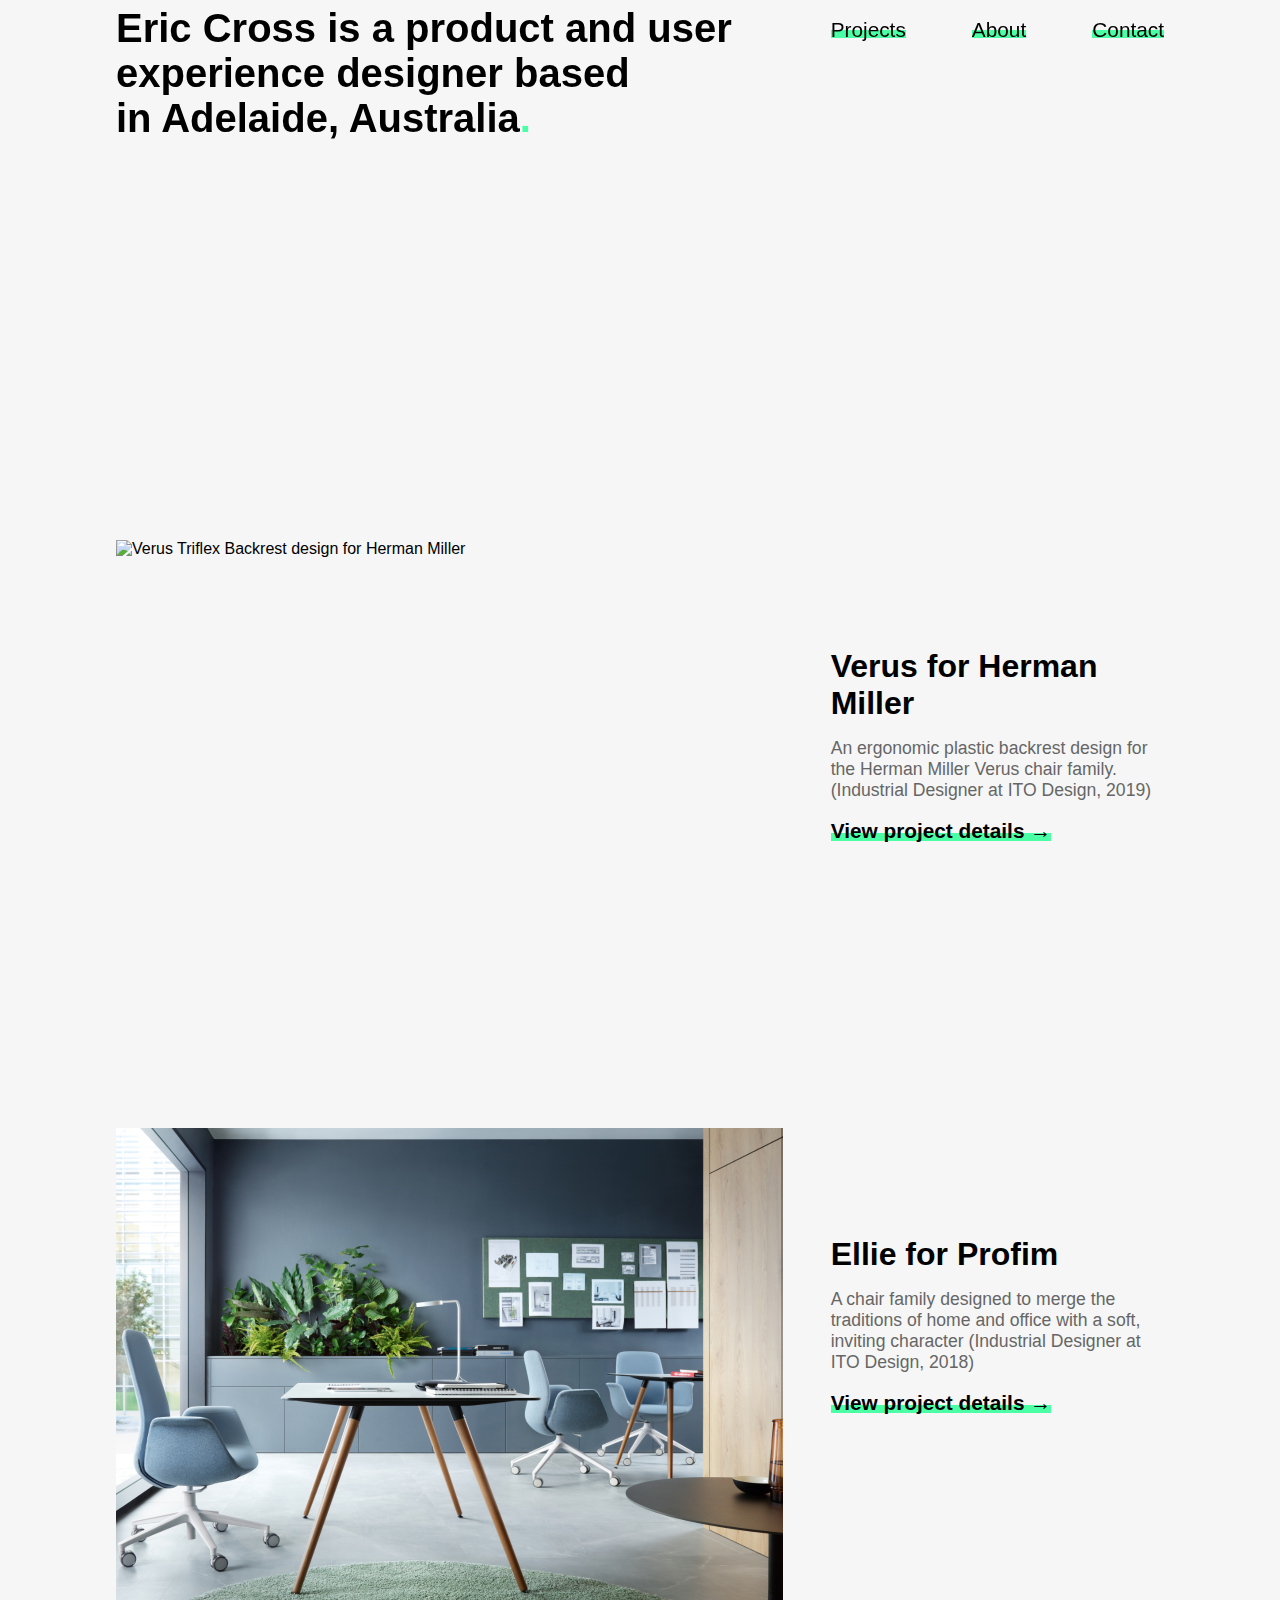
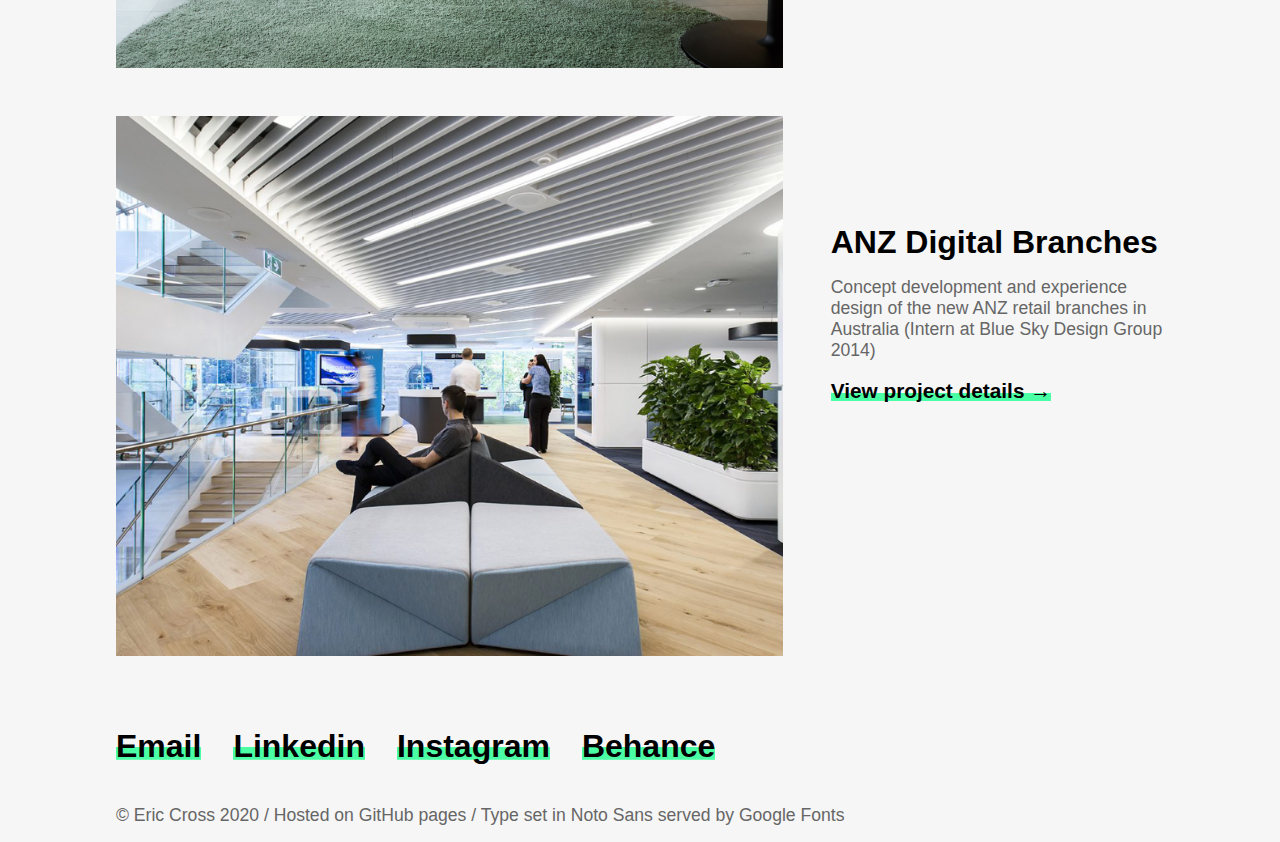
==== index.html @ 78146bd1 "home page resolved" ====
<!DOCTYPE html>
<html lang="en" dir="ltr">
  <head>
    <meta charset="utf-8">
    <meta name="description" content="Industrial Designer in Adelaide, Australia">
    <meta name="keywords" content="Industrial Design, Product Design, Computational Design, Grasshopper, Eric Cross, Portfolio, Adelaide, Australia">
    <meta name="author" content="Eric Cross">
    <meta name="viewport" content="width=device-width, initial-scale=1.0">
    <link rel="stylesheet" type="text/css" href="style/main.css"/>
    <link rel="stylesheet" type="text/css" href="style/nav.css"/>
    <link href="https://db.onlinewebfonts.com/c/860c3ec7bbc5da3e97233ccecafe512e?family=Circular+Std+Book" rel="stylesheet" type="text/css"/>
    <link rel="shortcut icon" type="image/png" href="images/favicon.png"/>
    <script src="js/app.js"></script>
    <title>Eric Cross / Portfolio</title>
  </head>

  <body>

    <header>
      <div class="navbar-inner">
        <div class="navbar-info">
          <h1><a href="index.html">Eric Cross</a><span id="info" class="fade"> is a product and user<br>experience designer based<br>in Adelaide, Australia<span class="blue">.</span></span></h1>
        </div>
        <div class="nav-button">
          <div class="nav-toggle">
            <div class="nav-toggle-bar"></div>
          </div>
        </div>
        <nav class="navbar-links">
          <ul>
            <li><a href="index.html" class="underline">Projects</a></li>
            <li><a href="about.html" class="underline">About</a></li>
            <li><a href="about.html" class="underline">Contact</a></li>
          </ul>
        </nav>
      </div>
    </header>

    <div class="splash-photo">

    </div>

    <div class="content">

      <div class="project-inner">

        <img class="project-image" src="images/verus/verus_2.jpg" alt="Verus Triflex Backrest design for Herman Miller">

        <div class="project-text">
          <h2>Verus for Herman Miller</h2>
          <p>An ergonomic plastic backrest design for the Herman Miller Verus chair family. (Industrial Designer at ITO Design, 2019)</p>
          <h3><a href="about.html" class="underline">View project details &#8594;</a></h3>
        </div>
      </div>

      <div class="project-inner">
        <img class="project-image" src="images/ellie/ellie_2.jpg" alt="Ellie chair family for profim">
        <div class="project-text">
          <h2>Ellie for Profim</h2>
          <p>A chair family designed to merge the traditions of home and office with a soft, inviting character (Industrial Designer at ITO Design, 2018)</p>
          <h3><a href="about.html" class="underline">View project details &#8594;</a></h3>
        </div>
      </div>

      <div class="project-inner">
        <img class="project-image" src="images/anz/anz-09.jpg" alt="ANZ next generation branch exterior">
        <div class="project-text">
          <h2>ANZ Digital Branches</h2>
          <p>Concept development and experience design of the new ANZ retail branches in Australia (Intern at Blue Sky Design Group 2014)</p>
          <h3><a href="about.html" class="underline">View project details &#8594;</a></h3>
        </div>
      </div>

    </div>

    <footer class="footer-outer">
      <div class="footer-inner">
        <h2><a class="underline">Email</a></h2>
        <h2><a class="underline">Linkedin</a></h2>
        <h2><a class="underline">Instagram</a></h2>
        <h2><a class="underline">Behance</a></h2>
      </div>
      <p class="footer-bottom">&copy; Eric Cross 2020 / Hosted on <a href="https://github.com/ericxcross/portfolio_website" target="_blank">GitHub</a>  pages / Type set in Noto Sans served by <a href="https://fonts.google.com/specimen/Noto+Sans" target="_blank">Google Fonts</a></p>
    </footer>


    <!--
    <div class="content">
      <a href="verus.html">
        <figure class="project">
          <div class="overlay">
            <div class="vertical">
              <h2>Verus Triflex Backrest</h2>
              <h3>ITO Design for Herman Miller</h3>
            </div>
          </div>
          <img src="images/verus/verus_10.jpg" alt="Verus Triflex Backrest design for Herman Miller">
        </figure>
      </a> -->

      <!-- <a href="ellie.html">
        <figure class="project">
          <div class="overlay">
            <div class="vertical">
              <h2>Ellie Pro Chair Family</h2>
              <h3>ITO Design for Profim</h3>
            </div>
          </div>
          <img src="images/ellie/ellie_12.jpg" alt="">
        </figure>
      </a>

      <a href="qua.html">
        <figure class="project">
          <div class="overlay">
            <div class="vertical">
              <h2>Qua Multipurpose Chair</h2>
              <h3>ITO Design for ITOKI</h3>
            </div>
          </div>
          <img src="images/qua/qua_1.jpg" alt="">
        </figure>
      </a>

      <a href="">
        <figure class="project">
          <div class="overlay">
            <div class="vertical">
              <h2>A6 Pendant Luminaire (COMING SOON)</h2>
              <h3>OTI Lumionics</h3>
            </div>
          </div>
          <img src="images/placeholders/a6.jpg" alt="">
        </figure>
      </a>

      <a href="">
        <figure class="project">
          <div class="overlay">
            <div class="vertical">
              <h2>Retail Banking Experience (COMING SOON)</h2>
              <h3>Blue Sky Design Group for ANZ</h3>
            </div>
          </div>
          <img src="images/anz/anz-09.jpg" alt="">
        </figure>
      </a>

    </div> -->

    <!-- <footer>
      <div class="footer-content container">
        <div class="left">
          <h3>Capabilities</h3>
          <h4>Design Research</h4>
          <h4>Product Development</h4>
          <h4>Computational Modelling</h4>
          <h4>Usability Testing</h4>
        </div>
        <div class="middle">
          <h3>Software Skills</h3>
          <h4>Solidworks / Rhino / Powersurfacing</h4>
          <h4>Grasshopper / Python</h4>
          <h4>Adobe Suite</h4>
          <h4>Keyshot</h4>
        </div>
        <div class="right">
          <h3>Contact</h3>
          <h4><a href="mailto: ericcross121@gmail.com" class="underline">ericcross121@gmail.com</a></h4>
          <h4><a href="https://www.instagram.com/ericxcross/?hl=en" target="_blank" class="underline">Instagram</a></h4>
          <h4><a href="https://www.linkedin.com/in/ericxcross/" target="_blank" class="underline">LinkedIn</a></h4>
        </div>
      </div>
      <div id="copyright">
        <p>This website was built independently by me and is open source on <a class="underline" href="https://github.com/ericxcross/portfolio_website" target="_blank">GitHub</a>  pages / Type set in Noto Sans served by <a class="underline" href="https://fonts.google.com/specimen/Noto+Sans" target="_blank">Google Fonts</a></p>
      </div>
    </footer> -->

  </body>
</html>
---- style/main.css ----
html{
  background-color: #f6f6f6;
  min-height: 100vh;
  transition: opacity 2s ease-in;
  scroll-behavior: smooth;
  font-size: 16px;
  margin: 0;
  padding: 0;
  font-family: "Circular Std Book", sans-serif;
}

h1{
  font-weight: bold;
  font-size: 2.5rem;
  color: black;
  padding: 0;
  margin: 0;
}

h2{
  font-weight: 700;
  font-size: 2rem;
  padding: 0 0 1rem 0;
  margin: 0;
}

h3{
  font-weight: 700;
  font-size: 1.3rem;
  margin: 0;
  padding: 0 0 1rem 0;
  line-height: 1.8rem;
}

h4, p, li, figcaption{
  font-weight: 500;
  font-size: 1.1rem;
  color: #666666;
  margin: 0;
  padding: 0 0 1rem 0;
}

.blue{
  color: #4bffa5;
}

body{
  margin: 0;
  display: grid;
  grid-template-columns: 1fr 1280px 1fr;
}

.splash-photo{
  grid-column: 1 / span 3;
  height:60vh;
}

.content{
  grid-column: 2;
  padding: 0 16px 0 16px;
}

.project-inner{
  width: auto;
  height: 60vh;
  display: grid;
  grid-template-columns: 2fr 48px 1fr;
  margin-bottom: 48px;
}

.project-image{
  grid-column: 1;
  object-fit: cover;
  overflow: hidden;
  width: 100%;
  height: 100%;
  transition: transform 0.2s;
  cursor: pointer;
}

.project-image:hover{
  transform: scale(1.05);
}

.project-text{
  margin-top: 108px;
  grid-column: 3;
}

.footer-outer{
  grid-column: 2;
  padding: 0 16px;
}

.footer-inner{
  display: flex;
  flex-direction: row;
  flex-wrap: wrap;
  padding: 24px 0;
  margin: 0 -16px
}

.footer-inner h2 {
  margin: 0 16px;
}

.tile-group{
  margin-bottom: 2rem;
  margin-left: -.5rem;
  margin-right: -.5rem;
}

.tile{
  display: inline-block;
  padding: .5rem .8rem;
  margin: .25rem;
  background-color: #e0e0e0;
  border-radius: .8rem;
}


.button:hover{
  box-shadow: 0 5px 16px -3px #4bffa5;
}

figure{
  margin: 0;
  padding: 0;
}

ul, li{
  padding-left: 0;
  margin: 0;
}

a{
  color: inherit;
  text-decoration: none;
  cursor: pointer;
  text-decoration: none;
  display: inline-block;
}

.score::after {
    content: '';
    display: block;
    width: 0;
    height: 0.3em;
    background: #4bffa5;
    transition: width .3s;
    margin-bottom: -0.3em;
}

.score:hover::after {
    width: 100%;
    transition: width .3s;
}

.underline {
  background-image: linear-gradient(90deg, #4bffa5, #4bffa5);
  background-repeat: no-repeat;
  background-size: 100% 0.4em;
  background-position: 0 78%;
  transition: background-size 0.3s ease-out;
}

.underline:hover{
  background-size: 100% 88%;
  transition: background-size 0.3s ease-in;
}

@media screen and (max-width: 940px) {
  .project-inner{
    width: auto;
    height:auto;
    display: block;
    margin-bottom: 48px;
  }

  .project-text{
    margin-top: 12px;
  }
}
---- style/nav.css ----
header{
  display: grid;
  grid-template-columns: 1fr 1280px 1fr;
  position: fixed;
  z-index: 10;
  width: 100%;
  height: 60px;
  padding-top: 6px;
  background-color: rgba(246,246,246,0.8);
  backdrop-filter: blur(4px);
}

.navbar-inner{
  padding: 0 16px;
  grid-column: 2;
  display: grid;
  grid-template-columns: 2fr 48px 1fr;
}


.navbar-links{
  grid-column: 3;
  display: flex;
  flex-direction: row;
  flex-wrap: nowrap;
  justify-content: space-between;
  height: auto;
}

.navbar-links ul {
  list-style: none;
  padding: 12px 0 0 0;
  display: flex;
  flex-direction: row;
  justify-content: space-between;
  width: 100%;
  visibility: visible;
}

.navbar-links ul li {
  color: black;
  font-size: 1.3em;
}

.nav-toggle{
  visibility: hidden;
}

@media screen and (max-width: 1328px) {
  body, header{
    grid-template-columns: 1fr 1080px 1fr;
  }
}

@media screen and (max-width: 1128px) {
  body, header{
    grid-template-columns: 1fr 940px 1fr;
  }
}

@media screen and (max-width: 940px) {
  body, header{
    grid-template-columns: 1fr 760px 1fr;
    backdrop-filter: none;
  }

  .navbar-inner{
    padding: 0 16px;
    display: flex;
    flex-direction: row;
    flex-wrap: nowrap;
    justify-content: space-between;
  }

  .navbar-links{
    pointer-events: none;
    background-color: rgba(246,246,246,0.8);
    backdrop-filter: blur(4px);
    position: fixed;
    top: 0;
    left: 0;
    z-index: 1;
    height: 100vh;
    width: 100vw;
    visibility: hidden;
    opacity: 0;
  }

  .navbar-links.expanded {
    pointer-events: all;
    transition: visibility 0.2s, opacity 0.2s ease-in-out;
    visibility: visible;
    opacity: 1;
  }


  .navbar-links ul {
    list-style: none;
    margin: 192px 96px;
    width: auto;
    display: flex;
    flex-direction: column;
  }

  .navbar-links ul li{
    font-size: 2.6rem;
    color: black;
  }

  .nav-toggle {
    -webkit-user-select: none;
    -moz-user-select: none;
    user-select: none;
    cursor: pointer;
    position: relative;
    height: 20px;
    width: 36px;
    margin-top: 16px;
    margin-left: 16px;
    z-index: 2;
    visibility: visible;
  }

  .nav-toggle:hover { opacity: 0.8; }

  .nav-toggle .nav-toggle-bar,  .nav-toggle .nav-toggle-bar::after,  .nav-toggle .nav-toggle-bar::before {
    position: absolute;
    top: 50%;
    transform: translateY(-50%);
    transition: all 0.5s ease;
    background: black;
    content: '';
    height: 4px;
    width: 36px;
  }

  .nav-toggle .nav-toggle-bar { margin-top: 0; }

  .nav-toggle .nav-toggle-bar::after { margin-top: 12px; }

  .nav-toggle .nav-toggle-bar::before { margin-top: -12px; }

  .nav-toggle.expanded .nav-toggle-bar { background: transparent; }

  .nav-toggle.expanded .nav-toggle-bar::after, .nav-toggle.expanded .nav-toggle-bar::before {
    background: black;
    margin-top: 0;
  }

  .nav-toggle.expanded .nav-toggle-bar::after {
    -ms-transform: rotate(45deg);
    -webkit-transform: rotate(45deg);
    transform: rotate(45deg);
  }

  .nav-toggle.expanded .nav-toggle-bar::before {
    -ms-transform: rotate(-45deg);
    -webkit-transform: rotate(-45deg);
    transform: rotate(-45deg);
  }

}

@media screen and (max-width: 760px) {
  body, header{
    display: block;
  }
}
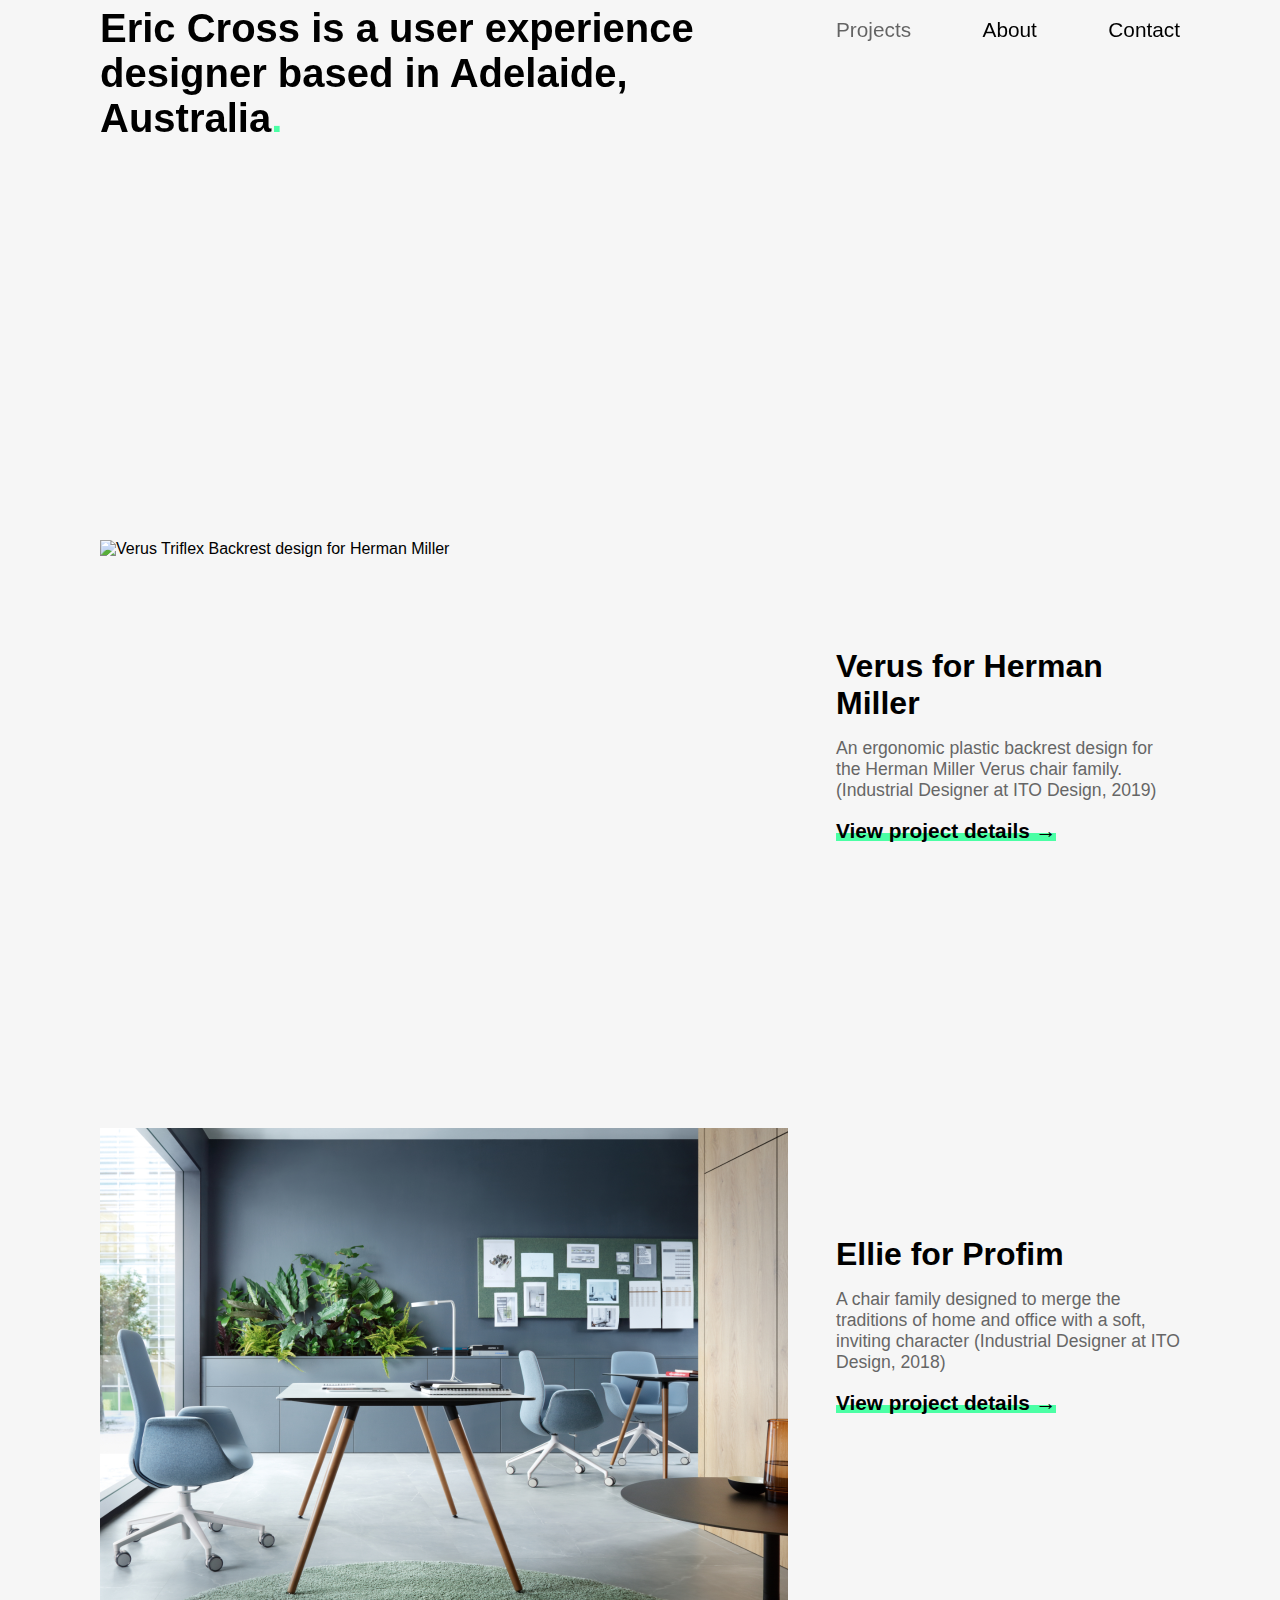
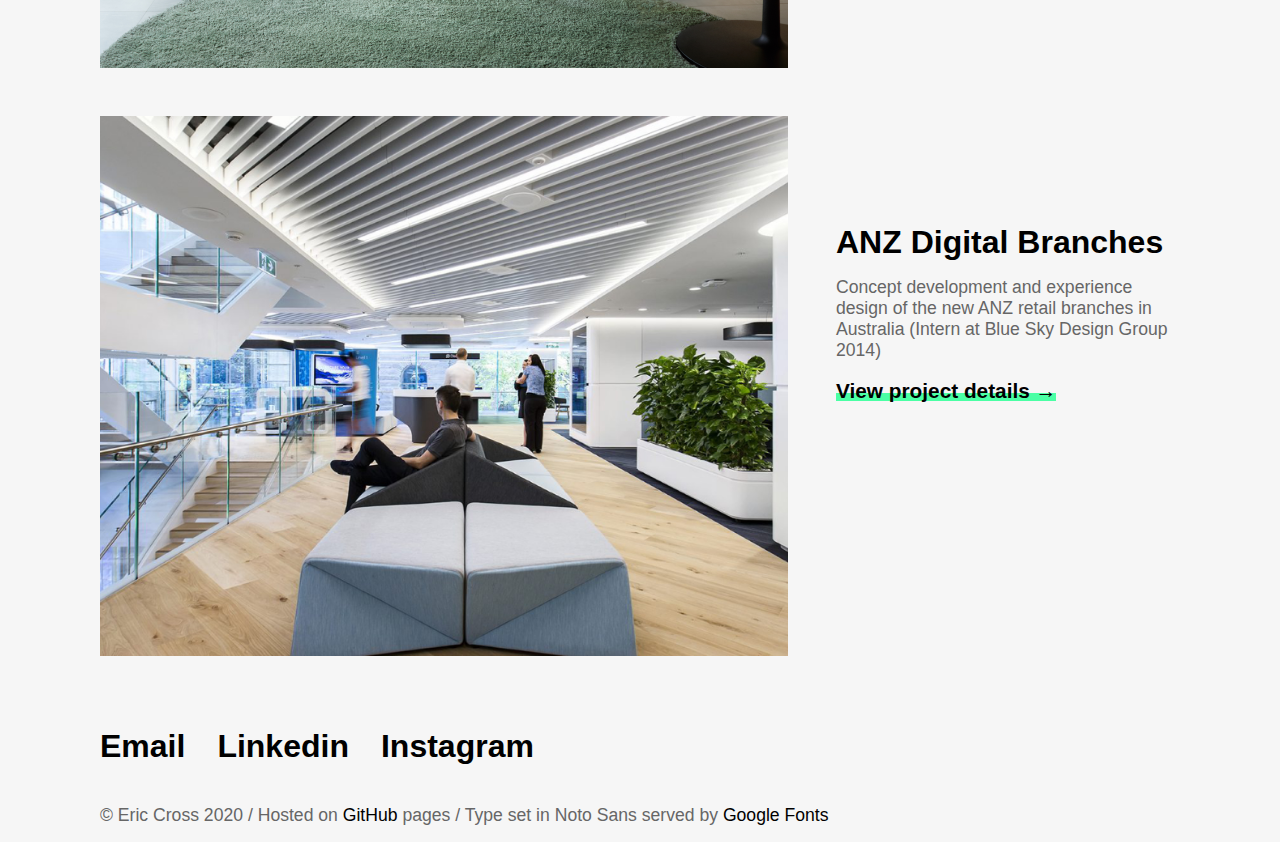
==== commit 6b1953e1: "about page added" ====
--- a/index.html
+++ b/index.html
@@ -16,10 +16,10 @@
 
   <body>
 
-    <header>
+    <header id="navbar">
       <div class="navbar-inner">
         <div class="navbar-info">
-          <h1><a href="index.html">Eric Cross</a><span id="info" class="fade"> is a product and user<br>experience designer based<br>in Adelaide, Australia<span class="blue">.</span></span></h1>
+          <h1><a class="link-black" href="index.html">Eric Cross</a><span id="info" class="fade"> is a user experience designer based in Adelaide, Australia<span class="blue">.</span></span></h1>
         </div>
         <div class="nav-button">
           <div class="nav-toggle">
@@ -28,9 +28,9 @@
         </div>
         <nav class="navbar-links">
           <ul>
-            <li><a href="index.html" class="underline">Projects</a></li>
-            <li><a href="about.html" class="underline">About</a></li>
-            <li><a href="about.html" class="underline">Contact</a></li>
+            <li><a href="index.html" class="link-grey">Projects</a></li>
+            <li><a href="about.html" class="link-black">About</a></li>
+            <li><a href="mailto: ericcross121@gmail.com" class="link-black">Contact</a></li>
           </ul>
         </nav>
       </div>
@@ -40,7 +40,7 @@
 
     </div>
 
-    <div class="content">
+    <div class="content" id="projects">
 
       <div class="project-inner">
 
@@ -75,106 +75,12 @@
 
     <footer class="footer-outer">
       <div class="footer-inner">
-        <h2><a class="underline">Email</a></h2>
-        <h2><a class="underline">Linkedin</a></h2>
-        <h2><a class="underline">Instagram</a></h2>
-        <h2><a class="underline">Behance</a></h2>
+        <h2><a href="mailto: ericcross121@gmail.com" class="link-black">Email</a></h2>
+        <h2><a href="https://www.linkedin.com/in/ericxcross/" target="_blank" class="link-black">Linkedin</a></h2>
+        <h2><a href="https://www.instagram.com/ericxcross/?hl=en" target="_blank" class="link-black">Instagram</a></h2>
       </div>
-      <p class="footer-bottom">&copy; Eric Cross 2020 / Hosted on <a href="https://github.com/ericxcross/portfolio_website" target="_blank">GitHub</a>  pages / Type set in Noto Sans served by <a href="https://fonts.google.com/specimen/Noto+Sans" target="_blank">Google Fonts</a></p>
+      <p class="footer-bottom">&copy; Eric Cross 2020 / Hosted on <a href="https://github.com/ericxcross/portfolio_website" class="link-black" target="_blank">GitHub</a>  pages / Type set in Noto Sans served by <a href="https://fonts.google.com/specimen/Noto+Sans" class="link-black" target="_blank">Google Fonts</a></p>
     </footer>
-
-
-    <!--
-    <div class="content">
-      <a href="verus.html">
-        <figure class="project">
-          <div class="overlay">
-            <div class="vertical">
-              <h2>Verus Triflex Backrest</h2>
-              <h3>ITO Design for Herman Miller</h3>
-            </div>
-          </div>
-          <img src="images/verus/verus_10.jpg" alt="Verus Triflex Backrest design for Herman Miller">
-        </figure>
-      </a> -->
-
-      <!-- <a href="ellie.html">
-        <figure class="project">
-          <div class="overlay">
-            <div class="vertical">
-              <h2>Ellie Pro Chair Family</h2>
-              <h3>ITO Design for Profim</h3>
-            </div>
-          </div>
-          <img src="images/ellie/ellie_12.jpg" alt="">
-        </figure>
-      </a>
-
-      <a href="qua.html">
-        <figure class="project">
-          <div class="overlay">
-            <div class="vertical">
-              <h2>Qua Multipurpose Chair</h2>
-              <h3>ITO Design for ITOKI</h3>
-            </div>
-          </div>
-          <img src="images/qua/qua_1.jpg" alt="">
-        </figure>
-      </a>
-
-      <a href="">
-        <figure class="project">
-          <div class="overlay">
-            <div class="vertical">
-              <h2>A6 Pendant Luminaire (COMING SOON)</h2>
-              <h3>OTI Lumionics</h3>
-            </div>
-          </div>
-          <img src="images/placeholders/a6.jpg" alt="">
-        </figure>
-      </a>
-
-      <a href="">
-        <figure class="project">
-          <div class="overlay">
-            <div class="vertical">
-              <h2>Retail Banking Experience (COMING SOON)</h2>
-              <h3>Blue Sky Design Group for ANZ</h3>
-            </div>
-          </div>
-          <img src="images/anz/anz-09.jpg" alt="">
-        </figure>
-      </a>
-
-    </div> -->
-
-    <!-- <footer>
-      <div class="footer-content container">
-        <div class="left">
-          <h3>Capabilities</h3>
-          <h4>Design Research</h4>
-          <h4>Product Development</h4>
-          <h4>Computational Modelling</h4>
-          <h4>Usability Testing</h4>
-        </div>
-        <div class="middle">
-          <h3>Software Skills</h3>
-          <h4>Solidworks / Rhino / Powersurfacing</h4>
-          <h4>Grasshopper / Python</h4>
-          <h4>Adobe Suite</h4>
-          <h4>Keyshot</h4>
-        </div>
-        <div class="right">
-          <h3>Contact</h3>
-          <h4><a href="mailto: ericcross121@gmail.com" class="underline">ericcross121@gmail.com</a></h4>
-          <h4><a href="https://www.instagram.com/ericxcross/?hl=en" target="_blank" class="underline">Instagram</a></h4>
-          <h4><a href="https://www.linkedin.com/in/ericxcross/" target="_blank" class="underline">LinkedIn</a></h4>
-        </div>
-      </div>
-      <div id="copyright">
-        <p>This website was built independently by me and is open source on <a class="underline" href="https://github.com/ericxcross/portfolio_website" target="_blank">GitHub</a>  pages / Type set in Noto Sans served by <a class="underline" href="https://fonts.google.com/specimen/Noto+Sans" target="_blank">Google Fonts</a></p>
-      </div>
-    </footer> -->
 
   </body>
 </html>
--- a/style/main.css
+++ b/style/main.css
@@ -57,12 +57,12 @@
 
 .content{
   grid-column: 2;
-  padding: 0 16px 0 16px;
+  padding: 0;
 }
 
 .project-inner{
   width: auto;
-  height: 60vh;
+  min-height: 60vh;
   display: grid;
   grid-template-columns: 2fr 48px 1fr;
   margin-bottom: 48px;
@@ -79,7 +79,7 @@
 }
 
 .project-image:hover{
-  transform: scale(1.05);
+  transform: scale(1.02);
 }
 
 .project-text{
@@ -89,7 +89,7 @@
 
 .footer-outer{
   grid-column: 2;
-  padding: 0 16px;
+  padding: 0;
 }
 
 .footer-inner{
@@ -118,6 +118,19 @@
   border-radius: .8rem;
 }
 
+.about-text{
+  margin: 0 0 180px 0;
+}
+
+.about-portrait{
+  grid-column: 1;
+  max-width: 560px;
+  margin: 0 auto 48px auto;
+  transition: transform 0.2s;
+}
+
+.about-portrait:hover{
+  transform: scale(1.02);}
 
 .button:hover{
   box-shadow: 0 5px 16px -3px #4bffa5;
@@ -169,7 +182,20 @@
   transition: background-size 0.3s ease-in;
 }
 
-@media screen and (max-width: 940px) {
+.link-black{
+  color: black;
+}
+
+.link-grey{
+  opacity:0.6;
+}
+
+.link-black:hover{
+  opacity: 0.6;
+  transition: opacity 0.2s;
+}
+
+@media screen and (max-width: 1024px) {
   .project-inner{
     width: auto;
     height:auto;
--- a/style/nav.css
+++ b/style/nav.css
@@ -2,16 +2,18 @@
   display: grid;
   grid-template-columns: 1fr 1280px 1fr;
   position: fixed;
+  top: 0;
   z-index: 10;
   width: 100%;
-  height: 60px;
+  height: 4rem;
   padding-top: 6px;
   background-color: rgba(246,246,246,0.8);
   backdrop-filter: blur(4px);
+  transition: top 0.3s;
 }
 
 .navbar-inner{
-  padding: 0 16px;
+  padding: 0;
   grid-column: 2;
   display: grid;
   grid-template-columns: 2fr 48px 1fr;
@@ -54,18 +56,19 @@
 
 @media screen and (max-width: 1128px) {
   body, header{
-    grid-template-columns: 1fr 940px 1fr;
+    grid-template-columns: 1fr 976px 1fr;
   }
 }
 
-@media screen and (max-width: 940px) {
+@media screen and (max-width: 1024px) {
+
   body, header{
-    grid-template-columns: 1fr 760px 1fr;
     backdrop-filter: none;
+    grid-template-columns: 48px auto 48px;
   }
 
   .navbar-inner{
-    padding: 0 16px;
+    padding: 0;
     display: flex;
     flex-direction: row;
     flex-wrap: nowrap;
@@ -96,7 +99,7 @@
 
   .navbar-links ul {
     list-style: none;
-    margin: 192px 96px;
+    margin: 192px 48px;
     width: auto;
     display: flex;
     flex-direction: column;
@@ -113,10 +116,10 @@
     user-select: none;
     cursor: pointer;
     position: relative;
-    height: 20px;
+    margin-top: 3px;
+    margin-left: 36px;
     width: 36px;
-    margin-top: 16px;
-    margin-left: 16px;
+    height: 36px;
     z-index: 2;
     visibility: visible;
   }
@@ -125,6 +128,7 @@
 
   .nav-toggle .nav-toggle-bar,  .nav-toggle .nav-toggle-bar::after,  .nav-toggle .nav-toggle-bar::before {
     position: absolute;
+    left: 0;
     top: 50%;
     transform: translateY(-50%);
     transition: all 0.5s ease;
@@ -136,9 +140,9 @@
 
   .nav-toggle .nav-toggle-bar { margin-top: 0; }
 
-  .nav-toggle .nav-toggle-bar::after { margin-top: 12px; }
+  .nav-toggle .nav-toggle-bar::after { margin-top: 0.75rem; }
 
-  .nav-toggle .nav-toggle-bar::before { margin-top: -12px; }
+  .nav-toggle .nav-toggle-bar::before { margin-top: -0.75rem; }
 
   .nav-toggle.expanded .nav-toggle-bar { background: transparent; }
 
@@ -162,7 +166,12 @@
 }
 
 @media screen and (max-width: 760px) {
+  html{
+    font-size: 12px;
+  }
+
   body, header{
-    display: block;
+    backdrop-filter: none;
+    grid-template-columns: 24px auto 24px;
   }
 }
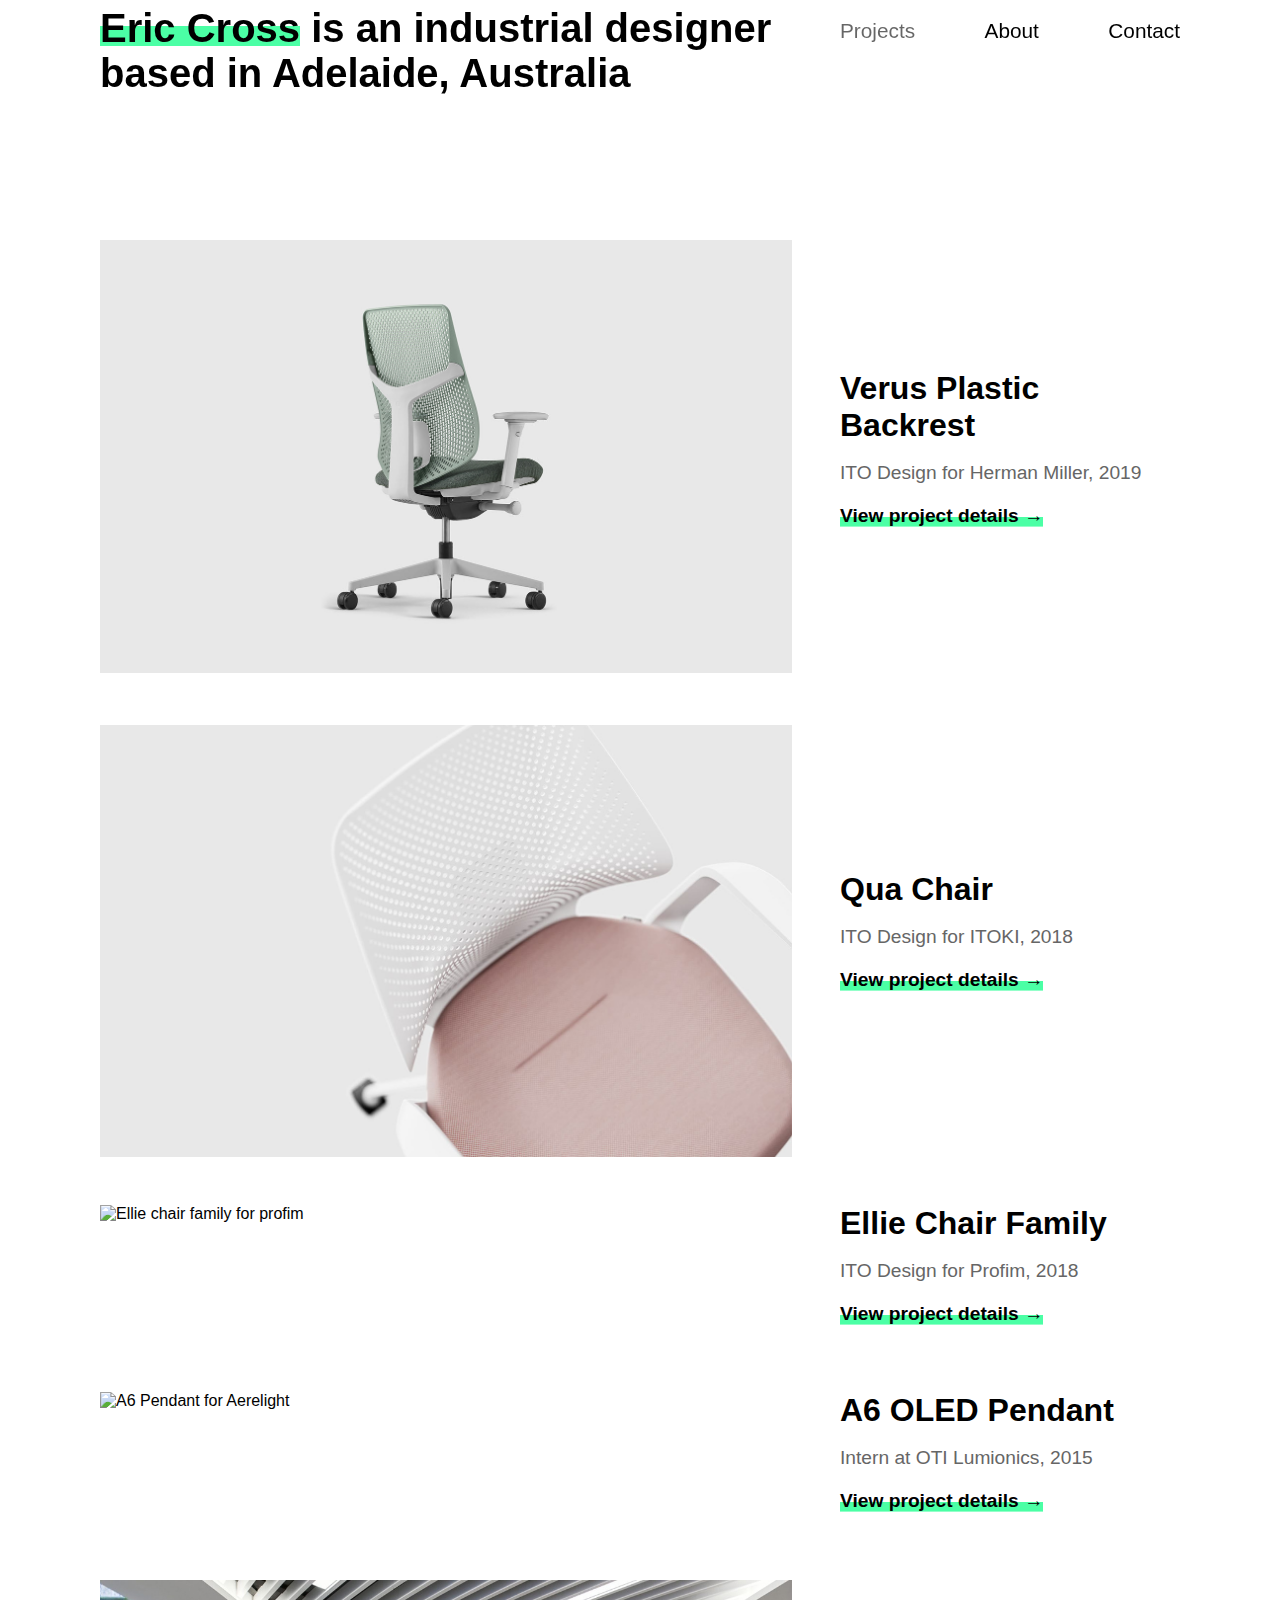
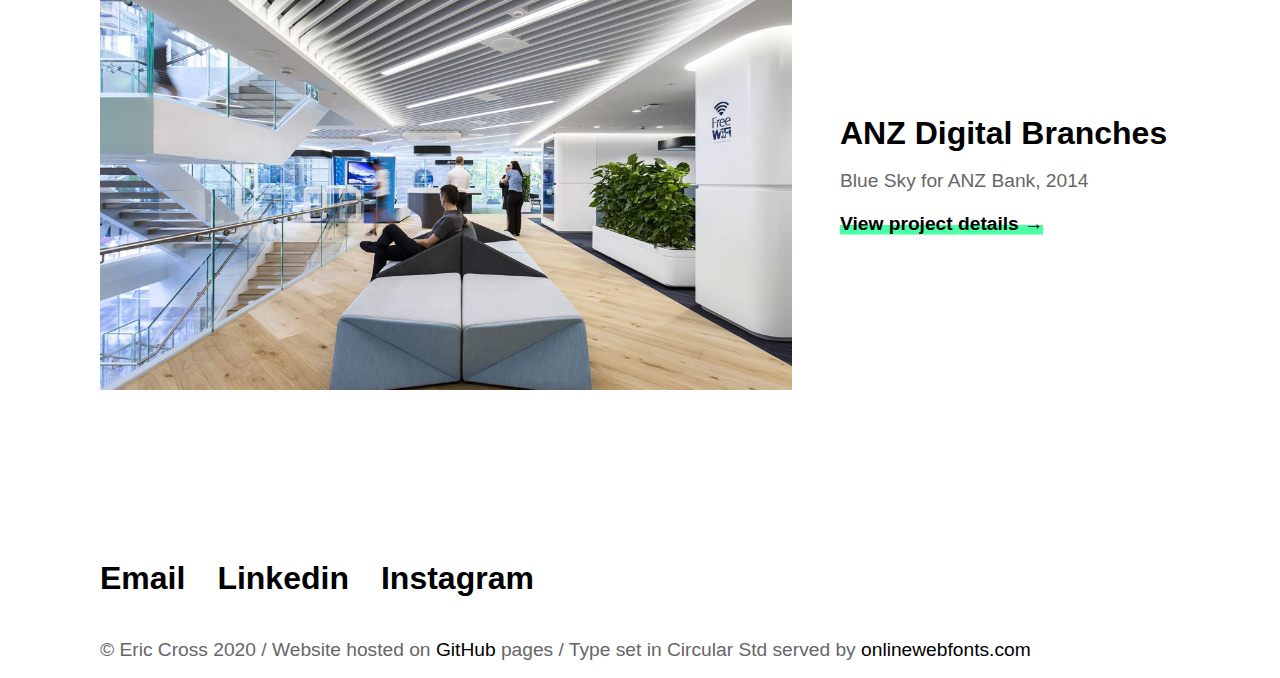
==== commit 79d8f632: "ellie and verus projects added" ====
--- a/index.html
+++ b/index.html
@@ -17,9 +17,9 @@
   <body>
 
     <header id="navbar">
-      <div class="navbar-inner">
+      <div class="navbar">
         <div class="navbar-info">
-          <h1><a class="link-black" href="index.html">Eric Cross</a><span id="info" class="fade"> is a user experience designer based in Adelaide, Australia<span class="blue">.</span></span></h1>
+          <h1><a class="underline" href="index.html">Eric Cross</a><span id="info" class="fade"> is an industrial designer based in Adelaide, Australia</span></h1>
         </div>
         <div class="nav-button">
           <div class="nav-toggle">
@@ -28,9 +28,9 @@
         </div>
         <nav class="navbar-links">
           <ul>
-            <li><a href="index.html" class="link-grey">Projects</a></li>
-            <li><a href="about.html" class="link-black">About</a></li>
-            <li><a href="mailto: ericcross121@gmail.com" class="link-black">Contact</a></li>
+            <li><a href="index.html" class="grey">Projects</a></li>
+            <li><a href="about.html" class="black">About</a></li>
+            <li><a href="mailto: ericcross121@gmail.com" class="black">Contact</a></li>
           </ul>
         </nav>
       </div>
@@ -42,31 +42,50 @@
 
     <div class="content" id="projects">
 
-      <div class="project-inner">
-
-        <img class="project-image" src="images/verus/verus_2.jpg" alt="Verus Triflex Backrest design for Herman Miller">
+      <div class="grid">
+        <a href="verus.html"><img class="project-image" src="images/verus/verus_1.jpg" alt="Verus Triflex Backrest design for Herman Miller"></a>
 
         <div class="project-text">
-          <h2>Verus for Herman Miller</h2>
-          <p>An ergonomic plastic backrest design for the Herman Miller Verus chair family. (Industrial Designer at ITO Design, 2019)</p>
+          <h2>Verus Plastic Backrest</h2>
+          <p>ITO Design for Herman Miller, 2019</p>
+          <h3><a href="verus.html" class="underline">View project details &#8594;</a></h3>
+        </div>
+      </div>
+
+      <div class="grid">
+
+        <img class="project-image" src="images/qua/qua_1.jpg" alt="Qua multipurpose chair from ITOKI">
+
+        <div class="project-text">
+          <h2>Qua Chair</h2>
+          <p>ITO Design for ITOKI, 2018</p>
           <h3><a href="about.html" class="underline">View project details &#8594;</a></h3>
         </div>
       </div>
 
-      <div class="project-inner">
-        <img class="project-image" src="images/ellie/ellie_2.jpg" alt="Ellie chair family for profim">
+      <div class="grid">
+        <img class="project-image" src="images/ellie/ellie_13.jpg" alt="Ellie chair family for profim">
         <div class="project-text">
-          <h2>Ellie for Profim</h2>
-          <p>A chair family designed to merge the traditions of home and office with a soft, inviting character (Industrial Designer at ITO Design, 2018)</p>
+          <h2>Ellie Chair Family</h2>
+          <p>ITO Design for Profim, 2018</p>
+          <h3><a href="ellie.html" class="underline">View project details &#8594;</a></h3>
+        </div>
+      </div>
+
+      <div class="grid">
+        <img class="project-image" src="images/placeholders/a6.jpg" alt="A6 Pendant for Aerelight">
+        <div class="project-text">
+          <h2>A6 OLED Pendant</h2>
+          <p>Intern at OTI Lumionics, 2015</p>
           <h3><a href="about.html" class="underline">View project details &#8594;</a></h3>
         </div>
       </div>
 
-      <div class="project-inner">
+      <div class="grid">
         <img class="project-image" src="images/anz/anz-09.jpg" alt="ANZ next generation branch exterior">
         <div class="project-text">
           <h2>ANZ Digital Branches</h2>
-          <p>Concept development and experience design of the new ANZ retail branches in Australia (Intern at Blue Sky Design Group 2014)</p>
+          <p>Blue Sky for ANZ Bank, 2014</p>
           <h3><a href="about.html" class="underline">View project details &#8594;</a></h3>
         </div>
       </div>
@@ -75,11 +94,11 @@
 
     <footer class="footer-outer">
       <div class="footer-inner">
-        <h2><a href="mailto: ericcross121@gmail.com" class="link-black">Email</a></h2>
-        <h2><a href="https://www.linkedin.com/in/ericxcross/" target="_blank" class="link-black">Linkedin</a></h2>
-        <h2><a href="https://www.instagram.com/ericxcross/?hl=en" target="_blank" class="link-black">Instagram</a></h2>
+        <h2><a href="mailto: ericcross121@gmail.com" class="black">Email</a></h2>
+        <h2><a href="https://www.linkedin.com/in/ericxcross/" target="_blank" class="black">Linkedin</a></h2>
+        <h2><a href="https://www.instagram.com/ericxcross/?hl=en" target="_blank" class="black">Instagram</a></h2>
       </div>
-      <p class="footer-bottom">&copy; Eric Cross 2020 / Hosted on <a href="https://github.com/ericxcross/portfolio_website" class="link-black" target="_blank">GitHub</a>  pages / Type set in Noto Sans served by <a href="https://fonts.google.com/specimen/Noto+Sans" class="link-black" target="_blank">Google Fonts</a></p>
+      <p class="footer-bottom">&copy; Eric Cross 2020 / Website hosted on <a href="https://github.com/ericxcross/portfolio_website" class="black" target="_blank">GitHub</a>  pages / Type set in Circular Std served by <a href="https://www.onlinewebfonts.com/package/Circular_Std_Book" class="black" target="_blank">onlinewebfonts.com</a></p>
     </footer>
 
   </body>
--- a/style/main.css
+++ b/style/main.css
@@ -1,5 +1,6 @@
 html{
-  background-color: #f6f6f6;
+  background-color: white;
+  /* background-color: #f6f6f6; */
   min-height: 100vh;
   transition: opacity 2s ease-in;
   scroll-behavior: smooth;
@@ -18,26 +19,24 @@
 }
 
 h2{
-  font-weight: 700;
   font-size: 2rem;
-  padding: 0 0 1rem 0;
+  padding-bottom: 1rem;
   margin: 0;
 }
 
 h3{
-  font-weight: 700;
-  font-size: 1.3rem;
-  margin: 0;
-  padding: 0 0 1rem 0;
+  font-size: 1.2rem;
+  margin: 0;
+  padding-bottom: 1rem;
   line-height: 1.8rem;
 }
 
 h4, p, li, figcaption{
-  font-weight: 500;
-  font-size: 1.1rem;
+  font-size: 1.2rem;
   color: #666666;
   margin: 0;
-  padding: 0 0 1rem 0;
+  padding-bottom: 1rem;
+  line-height: 1.6rem;
 }
 
 .blue{
@@ -52,20 +51,54 @@
 
 .splash-photo{
   grid-column: 1 / span 3;
-  height:60vh;
+  height:240px;
+  overflow: hidden;
 }
 
 .content{
   grid-column: 2;
   padding: 0;
-}
-
-.project-inner{
+  margin-bottom: 98px;
+}
+
+.grid, .navbar{
   width: auto;
-  min-height: 60vh;
+  grid-column: 2;
   display: grid;
-  grid-template-columns: 2fr 48px 1fr;
+  grid-template-columns: 1fr 48px 340px;
   margin-bottom: 48px;
+}
+
+.project-content{
+  grid-column: 2;
+  max-width: 1080px;
+  margin-left: auto;
+  margin-right: auto;
+}
+
+.horizontal-image{
+  width: 100%;
+  margin-bottom: 96px;
+}
+
+.section-grid{
+  display: grid;
+  grid-template-columns: 1fr 48px 1fr;
+  margin-bottom: 96px;
+}
+
+.section-left{
+  grid-column: 1;
+  width: 100%;
+  object-fit: cover;
+  overflow: hidden;
+}
+
+.section-right{
+  grid-column: 3;
+  width: 100%;
+  object-fit: cover;
+  overflow: hidden;
 }
 
 .project-image{
@@ -73,7 +106,6 @@
   object-fit: cover;
   overflow: hidden;
   width: 100%;
-  height: 100%;
   transition: transform 0.2s;
   cursor: pointer;
 }
@@ -83,7 +115,8 @@
 }
 
 .project-text{
-  margin-top: 108px;
+  margin-top: auto;
+  margin-bottom: auto;
   grid-column: 3;
 }
 
@@ -122,23 +155,12 @@
   margin: 0 0 180px 0;
 }
 
-.about-portrait{
-  grid-column: 1;
+.portrait{
   max-width: 560px;
-  margin: 0 auto 48px auto;
-  transition: transform 0.2s;
-}
-
-.about-portrait:hover{
-  transform: scale(1.02);}
+}
 
 .button:hover{
   box-shadow: 0 5px 16px -3px #4bffa5;
-}
-
-figure{
-  margin: 0;
-  padding: 0;
 }
 
 ul, li{
@@ -172,7 +194,7 @@
 .underline {
   background-image: linear-gradient(90deg, #4bffa5, #4bffa5);
   background-repeat: no-repeat;
-  background-size: 100% 0.4em;
+  background-size: 100% 0.5em;
   background-position: 0 78%;
   transition: background-size 0.3s ease-out;
 }
@@ -182,21 +204,21 @@
   transition: background-size 0.3s ease-in;
 }
 
-.link-black{
+.black{
   color: black;
 }
 
-.link-grey{
+.grey{
   opacity:0.6;
 }
 
-.link-black:hover{
+a.black:hover{
   opacity: 0.6;
   transition: opacity 0.2s;
 }
 
-@media screen and (max-width: 1024px) {
-  .project-inner{
+@media screen and (max-width: 1080px) {
+  .grid, .section-grid{
     width: auto;
     height:auto;
     display: block;
--- a/style/nav.css
+++ b/style/nav.css
@@ -7,18 +7,10 @@
   width: 100%;
   height: 4rem;
   padding-top: 6px;
-  background-color: rgba(246,246,246,0.8);
+  background-color: rgba(256,256,256,0.8);
   backdrop-filter: blur(4px);
   transition: top 0.3s;
 }
-
-.navbar-inner{
-  padding: 0;
-  grid-column: 2;
-  display: grid;
-  grid-template-columns: 2fr 48px 1fr;
-}
-
 
 .navbar-links{
   grid-column: 3;
@@ -60,14 +52,14 @@
   }
 }
 
-@media screen and (max-width: 1024px) {
+@media screen and (max-width: 1080px) {
 
   body, header{
     backdrop-filter: none;
     grid-template-columns: 48px auto 48px;
   }
 
-  .navbar-inner{
+  .navbar {
     padding: 0;
     display: flex;
     flex-direction: row;
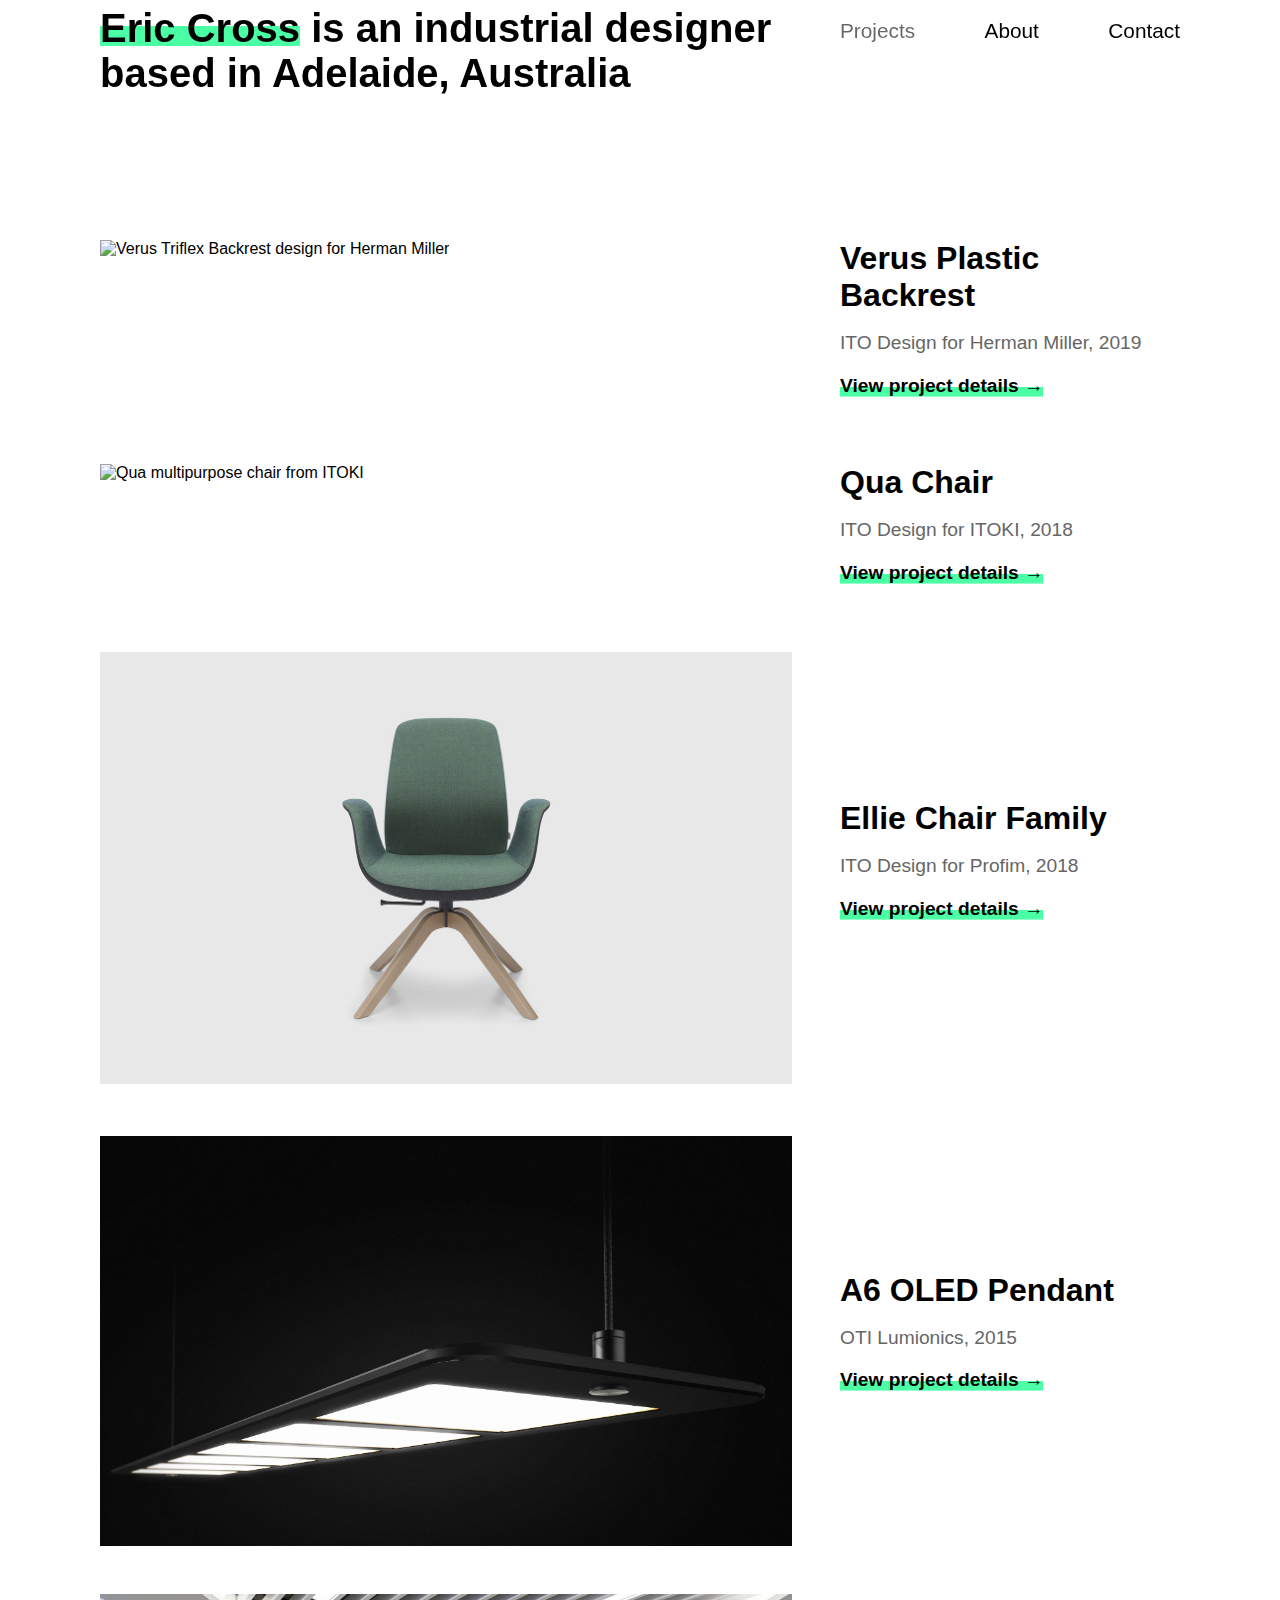
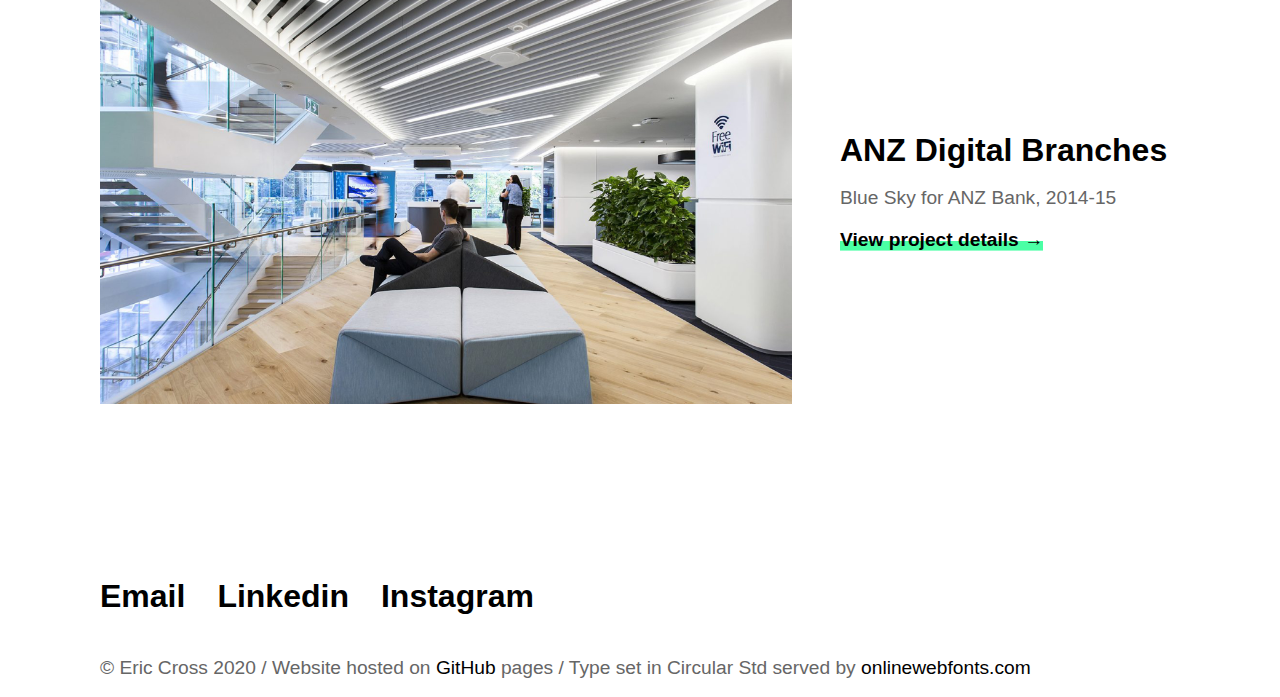
==== commit 25d5b06b: "OLED pendant added" ====
--- a/index.html
+++ b/index.html
@@ -2,10 +2,13 @@
 <html lang="en" dir="ltr">
   <head>
     <meta charset="utf-8">
-    <meta name="description" content="Industrial Designer in Adelaide, Australia">
+    <meta name="description" content="Eric Cross is an industrial designer based in Adelaide, Australia">
     <meta name="keywords" content="Industrial Design, Product Design, Computational Design, Grasshopper, Eric Cross, Portfolio, Adelaide, Australia">
     <meta name="author" content="Eric Cross">
     <meta name="viewport" content="width=device-width, initial-scale=1.0">
+    <meta property="og:image" content="images/verus_99.jpg" />
+    <meta property="og:url" content="www.ericxcross.com" />
+    <meta property="og:title" content="Eric Cross | Portfolio" />
     <link rel="stylesheet" type="text/css" href="style/main.css"/>
     <link rel="stylesheet" type="text/css" href="style/nav.css"/>
     <link href="https://db.onlinewebfonts.com/c/860c3ec7bbc5da3e97233ccecafe512e?family=Circular+Std+Book" rel="stylesheet" type="text/css"/>
@@ -43,7 +46,7 @@
     <div class="content" id="projects">
 
       <div class="grid">
-        <a href="verus.html"><img class="project-image" src="images/verus/verus_1.jpg" alt="Verus Triflex Backrest design for Herman Miller"></a>
+        <a href="verus.html"><img class="project-image" src="images/verus/verus_99.jpg" alt="Verus Triflex Backrest design for Herman Miller"></a>
 
         <div class="project-text">
           <h2>Verus Plastic Backrest</h2>
@@ -54,17 +57,17 @@
 
       <div class="grid">
 
-        <img class="project-image" src="images/qua/qua_1.jpg" alt="Qua multipurpose chair from ITOKI">
+          <a href="qua.html"><img class="project-image" src="images/qua/qua_99.jpg" alt="Qua multipurpose chair from ITOKI"></a>
 
         <div class="project-text">
           <h2>Qua Chair</h2>
           <p>ITO Design for ITOKI, 2018</p>
-          <h3><a href="about.html" class="underline">View project details &#8594;</a></h3>
+          <h3><a href="qua.html" class="underline">View project details &#8594;</a></h3>
         </div>
       </div>
 
       <div class="grid">
-        <img class="project-image" src="images/ellie/ellie_13.jpg" alt="Ellie chair family for profim">
+          <a href="ellie.html"><img class="project-image" src="images/ellie/ellie_99.jpg" alt="Ellie chair family for profim"></a>
         <div class="project-text">
           <h2>Ellie Chair Family</h2>
           <p>ITO Design for Profim, 2018</p>
@@ -73,20 +76,20 @@
       </div>
 
       <div class="grid">
-        <img class="project-image" src="images/placeholders/a6.jpg" alt="A6 Pendant for Aerelight">
+        <img class="project-image" src="images/a6/a6_1.jpg" alt="A6 Pendant for Aerelight">
         <div class="project-text">
           <h2>A6 OLED Pendant</h2>
-          <p>Intern at OTI Lumionics, 2015</p>
-          <h3><a href="about.html" class="underline">View project details &#8594;</a></h3>
+          <p>OTI Lumionics, 2015</p>
+          <h3><a href="a6.html" class="underline">View project details &#8594;</a></h3>
         </div>
       </div>
 
       <div class="grid">
-        <img class="project-image" src="images/anz/anz-09.jpg" alt="ANZ next generation branch exterior">
+        <a href="anz.html"><img class="project-image" src="images/anz/anz-09.jpg" alt="ANZ next generation branch exterior"></a>
         <div class="project-text">
           <h2>ANZ Digital Branches</h2>
-          <p>Blue Sky for ANZ Bank, 2014</p>
-          <h3><a href="about.html" class="underline">View project details &#8594;</a></h3>
+          <p>Blue Sky for ANZ Bank, 2014-15</p>
+          <h3><a href="anz.html" class="underline">View project details &#8594;</a></h3>
         </div>
       </div>
 
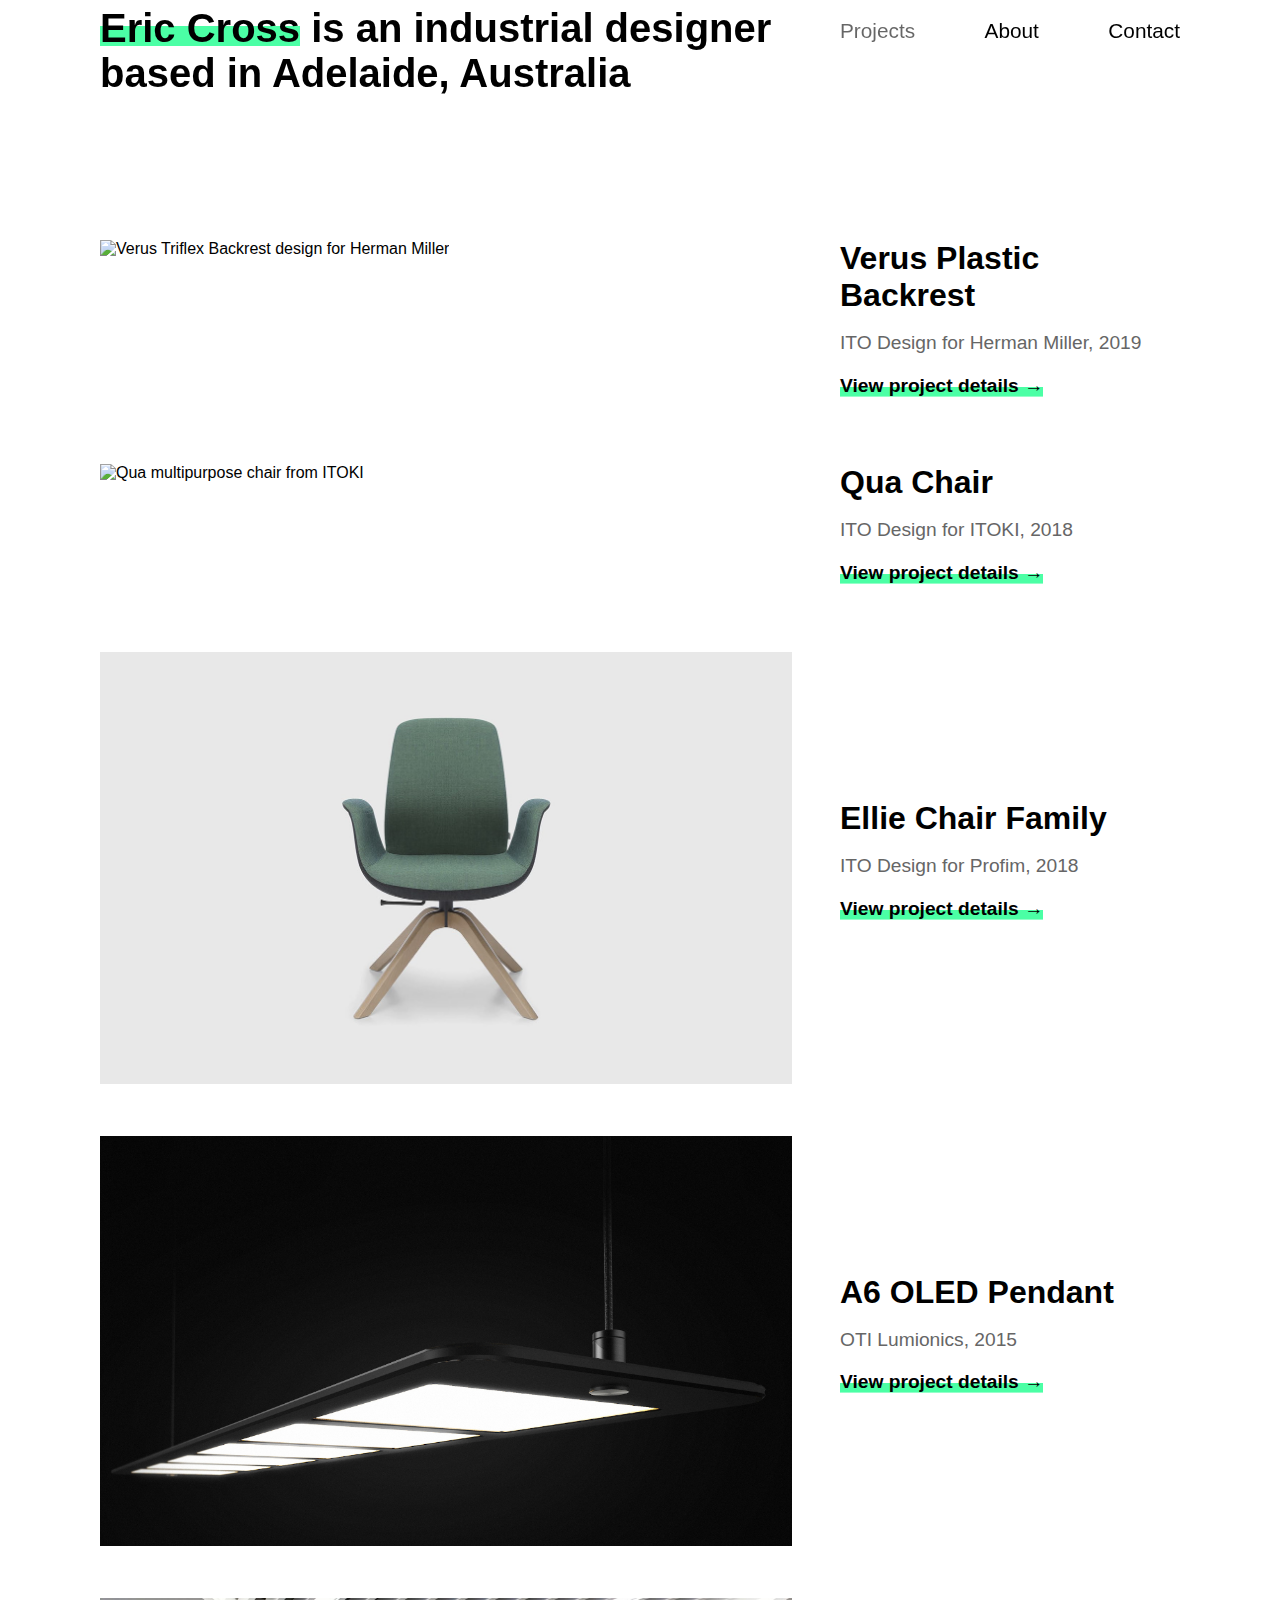
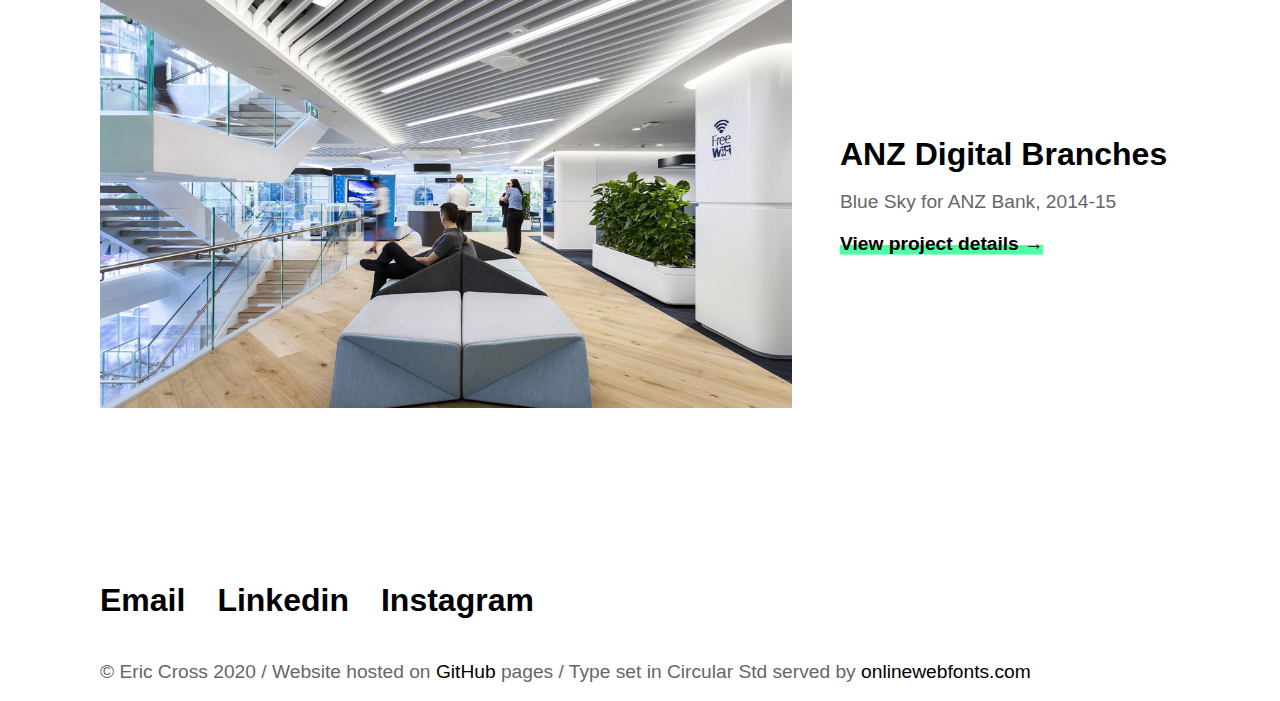
==== commit aacce84b: "update to meta photo" ====
--- a/index.html
+++ b/index.html
@@ -6,7 +6,7 @@
     <meta name="keywords" content="Industrial Design, Product Design, Computational Design, Grasshopper, Eric Cross, Portfolio, Adelaide, Australia">
     <meta name="author" content="Eric Cross">
     <meta name="viewport" content="width=device-width, initial-scale=1.0">
-    <meta property="og:image" content="images/verus_99.jpg" />
+    <meta property="og:image" content="images/verus/verus_99.jpg" />
     <meta property="og:url" content="www.ericxcross.com" />
     <meta property="og:title" content="Eric Cross | Portfolio" />
     <link rel="stylesheet" type="text/css" href="style/main.css"/>
@@ -76,7 +76,7 @@
       </div>
 
       <div class="grid">
-        <img class="project-image" src="images/a6/a6_1.jpg" alt="A6 Pendant for Aerelight">
+        <a href="a6.html"><img class="project-image" src="images/a6/a6_1.jpg" alt="A6 Pendant for Aerelight"></a>
         <div class="project-text">
           <h2>A6 OLED Pendant</h2>
           <p>OTI Lumionics, 2015</p>
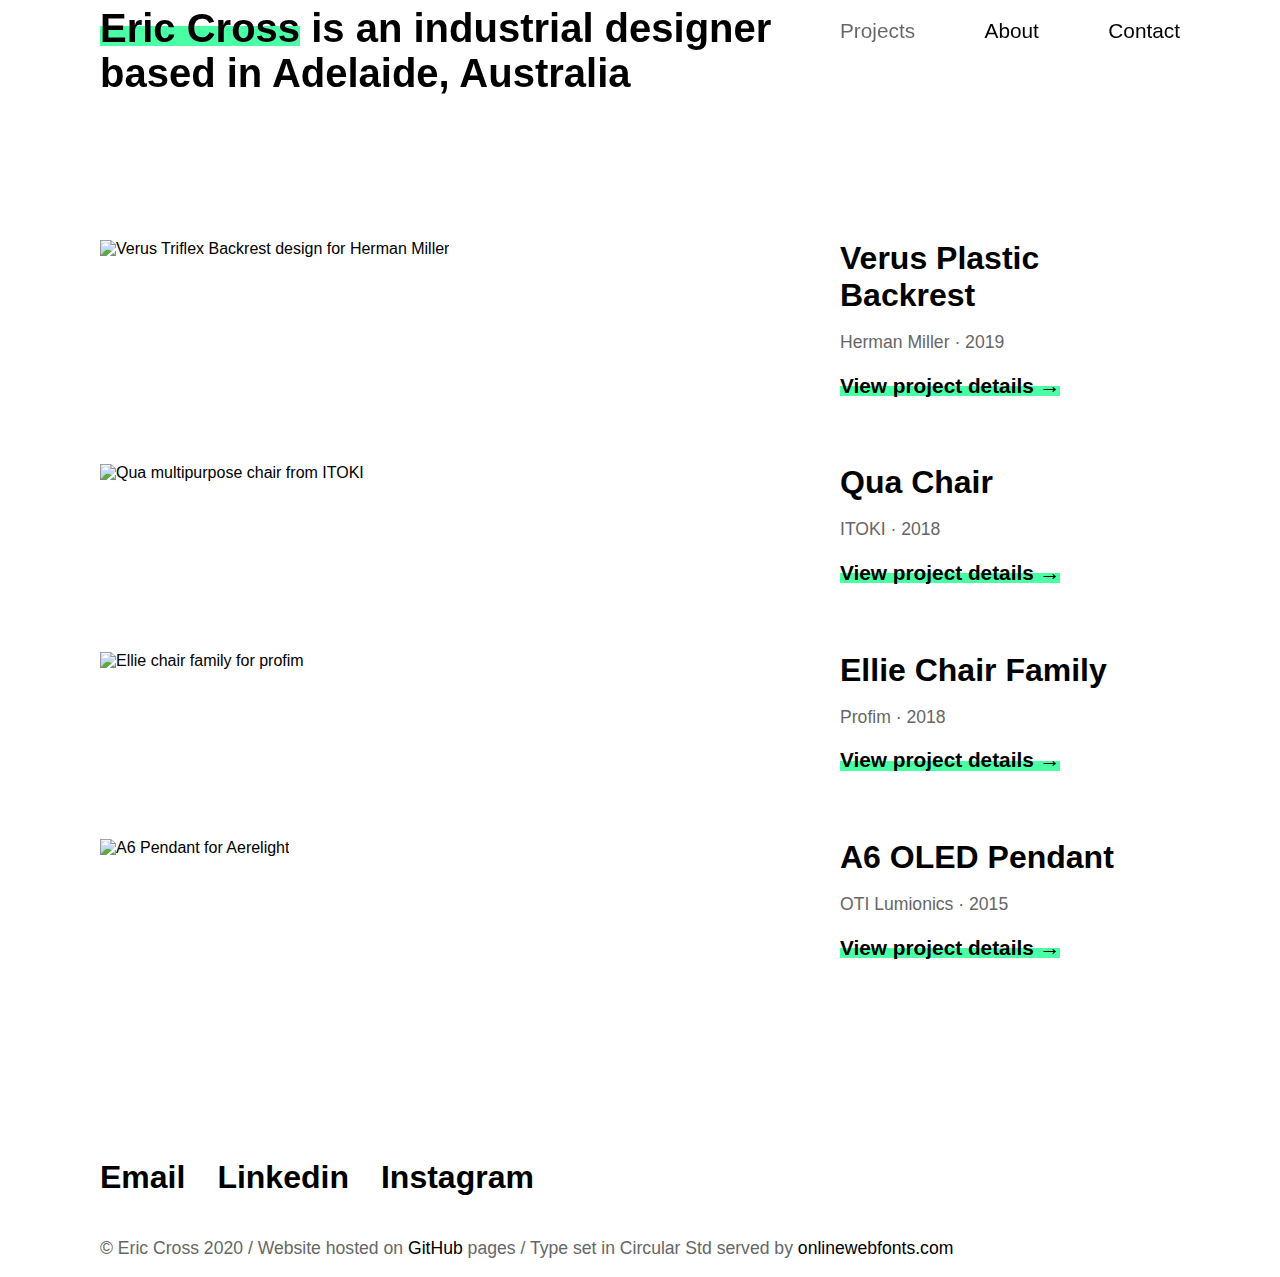
==== commit a7cec957: "updated title layout" ====
--- a/index.html
+++ b/index.html
@@ -6,7 +6,7 @@
     <meta name="keywords" content="Industrial Design, Product Design, Computational Design, Grasshopper, Eric Cross, Portfolio, Adelaide, Australia">
     <meta name="author" content="Eric Cross">
     <meta name="viewport" content="width=device-width, initial-scale=1.0">
-    <meta property="og:image" content="images/verus/verus_99.jpg" />
+    <meta property="og:image" content="images/brainstorm.jpg" />
     <meta property="og:url" content="www.ericxcross.com" />
     <meta property="og:title" content="Eric Cross | Portfolio" />
     <link rel="stylesheet" type="text/css" href="style/main.css"/>
@@ -46,50 +46,41 @@
     <div class="content" id="projects">
 
       <div class="grid">
-        <a href="verus.html"><img class="project-image" src="images/verus/verus_99.jpg" alt="Verus Triflex Backrest design for Herman Miller"></a>
+        <a href="verus.html"><img class="project-image" src="images/projects/projects_1.jpg" alt="Verus Triflex Backrest design for Herman Miller"></a>
 
         <div class="project-text">
           <h2>Verus Plastic Backrest</h2>
-          <p>ITO Design for Herman Miller, 2019</p>
+          <p>Herman Miller &middot; 2019</p>
           <h3><a href="verus.html" class="underline">View project details &#8594;</a></h3>
         </div>
       </div>
 
       <div class="grid">
 
-          <a href="qua.html"><img class="project-image" src="images/qua/qua_99.jpg" alt="Qua multipurpose chair from ITOKI"></a>
+          <a href="qua.html"><img class="project-image" src="images/projects/projects_2.jpg" alt="Qua multipurpose chair from ITOKI"></a>
 
         <div class="project-text">
           <h2>Qua Chair</h2>
-          <p>ITO Design for ITOKI, 2018</p>
+          <p>ITOKI &middot; 2018</p>
           <h3><a href="qua.html" class="underline">View project details &#8594;</a></h3>
         </div>
       </div>
 
       <div class="grid">
-          <a href="ellie.html"><img class="project-image" src="images/ellie/ellie_99.jpg" alt="Ellie chair family for profim"></a>
+          <a href="ellie.html"><img class="project-image" src="images/projects/projects_3.jpg" alt="Ellie chair family for profim"></a>
         <div class="project-text">
           <h2>Ellie Chair Family</h2>
-          <p>ITO Design for Profim, 2018</p>
+          <p>Profim &middot; 2018</p>
           <h3><a href="ellie.html" class="underline">View project details &#8594;</a></h3>
         </div>
       </div>
 
       <div class="grid">
-        <a href="a6.html"><img class="project-image" src="images/a6/a6_1.jpg" alt="A6 Pendant for Aerelight"></a>
+        <a href="a6.html"><img class="project-image" src="images/projects/projects_4.jpg" alt="A6 Pendant for Aerelight"></a>
         <div class="project-text">
           <h2>A6 OLED Pendant</h2>
-          <p>OTI Lumionics, 2015</p>
+          <p>OTI Lumionics &middot; 2015</p>
           <h3><a href="a6.html" class="underline">View project details &#8594;</a></h3>
-        </div>
-      </div>
-
-      <div class="grid">
-        <a href="anz.html"><img class="project-image" src="images/anz/anz-09.jpg" alt="ANZ next generation branch exterior"></a>
-        <div class="project-text">
-          <h2>ANZ Digital Branches</h2>
-          <p>Blue Sky for ANZ Bank, 2014-15</p>
-          <h3><a href="anz.html" class="underline">View project details &#8594;</a></h3>
         </div>
       </div>
 
--- a/style/main.css
+++ b/style/main.css
@@ -25,14 +25,14 @@
 }
 
 h3{
-  font-size: 1.2rem;
+  font-size: 1.3rem;
   margin: 0;
   padding-bottom: 1rem;
   line-height: 1.8rem;
 }
 
 h4, p, li, figcaption{
-  font-size: 1.2rem;
+  font-size: 1.1rem;
   color: #666666;
   margin: 0;
   padding-bottom: 1rem;
@@ -58,7 +58,7 @@
 .content{
   grid-column: 2;
   padding: 0;
-  margin-bottom: 98px;
+  margin-bottom: 108px;
 }
 
 .grid, .navbar{
@@ -71,20 +71,19 @@
 
 .project-content{
   grid-column: 2;
-  max-width: 1080px;
   margin-left: auto;
   margin-right: auto;
 }
 
 .horizontal-image{
   width: 100%;
-  margin-bottom: 96px;
+  margin-bottom: 48px;
 }
 
 .section-grid{
+  padding: 12px 0 12px 0;
   display: grid;
-  grid-template-columns: 1fr 48px 1fr;
-  margin-bottom: 96px;
+  grid-template-columns: 1fr 48px 2fr;
 }
 
 .section-left{
@@ -92,6 +91,7 @@
   width: 100%;
   object-fit: cover;
   overflow: hidden;
+  margin-bottom: 48px;
 }
 
 .section-right{
@@ -99,6 +99,7 @@
   width: 100%;
   object-fit: cover;
   overflow: hidden;
+  margin-bottom: 48px;
 }
 
 .project-image{
@@ -137,32 +138,6 @@
   margin: 0 16px;
 }
 
-.tile-group{
-  margin-bottom: 2rem;
-  margin-left: -.5rem;
-  margin-right: -.5rem;
-}
-
-.tile{
-  display: inline-block;
-  padding: .5rem .8rem;
-  margin: .25rem;
-  background-color: #e0e0e0;
-  border-radius: .8rem;
-}
-
-.about-text{
-  margin: 0 0 180px 0;
-}
-
-.portrait{
-  max-width: 560px;
-}
-
-.button:hover{
-  box-shadow: 0 5px 16px -3px #4bffa5;
-}
-
 ul, li{
   padding-left: 0;
   margin: 0;
@@ -174,21 +149,6 @@
   cursor: pointer;
   text-decoration: none;
   display: inline-block;
-}
-
-.score::after {
-    content: '';
-    display: block;
-    width: 0;
-    height: 0.3em;
-    background: #4bffa5;
-    transition: width .3s;
-    margin-bottom: -0.3em;
-}
-
-.score:hover::after {
-    width: 100%;
-    transition: width .3s;
 }
 
 .underline {
@@ -226,6 +186,6 @@
   }
 
   .project-text{
-    margin-top: 12px;
+    margin-top: 24px;
   }
 }
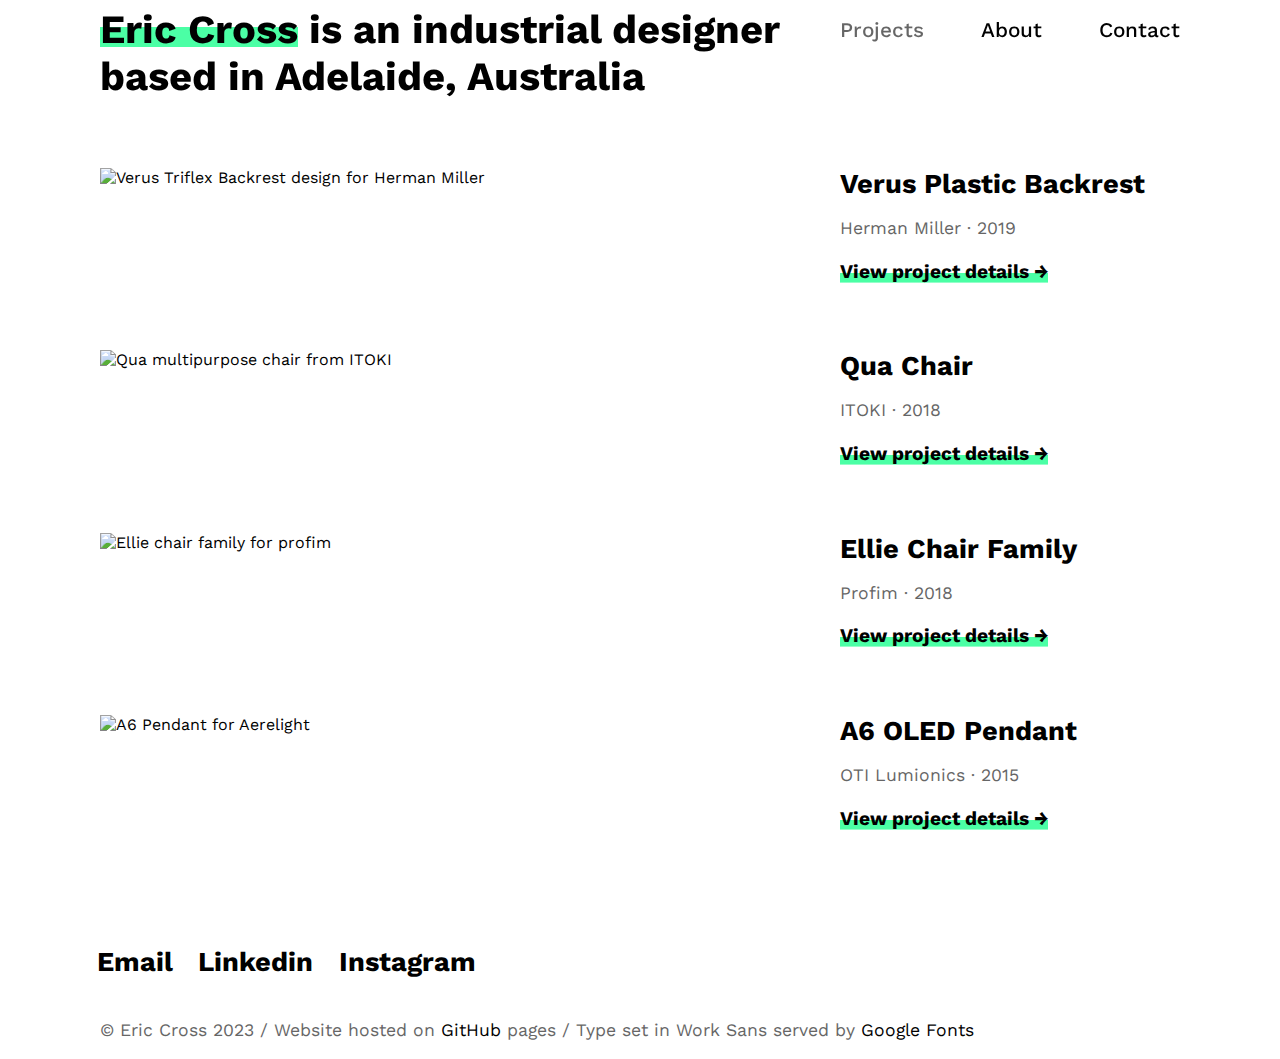
==== commit 0fb0c5f3: "Update index.html" ====
--- a/index.html
+++ b/index.html
@@ -11,7 +11,9 @@
     <meta property="og:title" content="Eric Cross | Portfolio" />
     <link rel="stylesheet" type="text/css" href="style/main.css"/>
     <link rel="stylesheet" type="text/css" href="style/nav.css"/>
-    <link href="https://db.onlinewebfonts.com/c/860c3ec7bbc5da3e97233ccecafe512e?family=Circular+Std+Book" rel="stylesheet" type="text/css"/>
+
+    <link href="https://fonts.googleapis.com/css2?family=Work+Sans:wght@400;500&display=swap" rel="stylesheet">
+
     <link rel="shortcut icon" type="image/png" href="images/favicon.png"/>
     <script src="js/app.js"></script>
     <title>Eric Cross / Portfolio</title>
@@ -92,7 +94,7 @@
         <h2><a href="https://www.linkedin.com/in/ericxcross/" target="_blank" class="black">Linkedin</a></h2>
         <h2><a href="https://www.instagram.com/ericxcross/?hl=en" target="_blank" class="black">Instagram</a></h2>
       </div>
-      <p class="footer-bottom">&copy; Eric Cross 2020 / Website hosted on <a href="https://github.com/ericxcross/portfolio_website" class="black" target="_blank">GitHub</a>  pages / Type set in Circular Std served by <a href="https://www.onlinewebfonts.com/package/Circular_Std_Book" class="black" target="_blank">onlinewebfonts.com</a></p>
+      <p class="footer-bottom">&copy; Eric Cross 2023 / Website hosted on <a href="https://github.com/ericxcross/portfolio_website" class="black" target="_blank">GitHub</a>  pages / Type set in Work Sans served by <a href="https://fonts.google.com/specimen/Work+Sans?query=Work+Sans" class="black" target="_blank">Google Fonts</a></p>
     </footer>
 
   </body>
--- a/style/main.css
+++ b/style/main.css
@@ -7,7 +7,7 @@
   font-size: 16px;
   margin: 0;
   padding: 0;
-  font-family: "Circular Std Book", sans-serif;
+  font-family: "Work Sans", sans-serif;
 }
 
 h1{
@@ -19,13 +19,13 @@
 }
 
 h2{
-  font-size: 2rem;
+  font-size: 1.7rem;
   padding-bottom: 1rem;
   margin: 0;
 }
 
 h3{
-  font-size: 1.3rem;
+  font-size: 1.2rem;
   margin: 0;
   padding-bottom: 1rem;
   line-height: 1.8rem;
@@ -51,14 +51,14 @@
 
 .splash-photo{
   grid-column: 1 / span 3;
-  height:240px;
+  height:168px;
   overflow: hidden;
 }
 
 .content{
   grid-column: 2;
   padding: 0;
-  margin-bottom: 108px;
+  margin-bottom: 24px;
 }
 
 .grid, .navbar{
@@ -83,7 +83,7 @@
 .section-grid{
   padding: 12px 0 12px 0;
   display: grid;
-  grid-template-columns: 1fr 48px 2fr;
+  grid-template-columns: 1fr 48px 1fr;
 }
 
 .section-left{
@@ -135,7 +135,8 @@
 }
 
 .footer-inner h2 {
-  margin: 0 16px;
+  margin: 0 0.8rem;
+  font-size: 1.7rem;
 }
 
 ul, li{
@@ -178,6 +179,16 @@
 }
 
 @media screen and (max-width: 1080px) {
+  html{
+    font-size: 14px;
+  }
+  h1{
+    font-size: 2rem;
+  }
+  h2{
+    font-size: 1.8rem;
+  }
+
   .grid, .section-grid{
     width: auto;
     height:auto;
--- a/style/nav.css
+++ b/style/nav.css
@@ -9,7 +9,7 @@
   padding-top: 6px;
   background-color: rgba(256,256,256,0.8);
   backdrop-filter: blur(4px);
-  transition: top 0.3s;
+  transition: top 0.5s;
 }
 
 .navbar-links{
@@ -34,6 +34,7 @@
 .navbar-links ul li {
   color: black;
   font-size: 1.3em;
+  font-weight: 500;
 }
 
 .nav-toggle{
@@ -91,15 +92,15 @@
 
   .navbar-links ul {
     list-style: none;
-    margin: 192px 48px;
-    width: auto;
-    display: flex;
-    flex-direction: column;
+    margin: 50% 0;
+    display: block;
+    text-align: center;
   }
 
   .navbar-links ul li{
-    font-size: 2.6rem;
+    font-size: 2rem;
     color: black;
+    margin-bottom: 3rem;
   }
 
   .nav-toggle {
@@ -158,9 +159,7 @@
 }
 
 @media screen and (max-width: 760px) {
-  html{
-    font-size: 12px;
-  }
+
 
   body, header{
     backdrop-filter: none;
